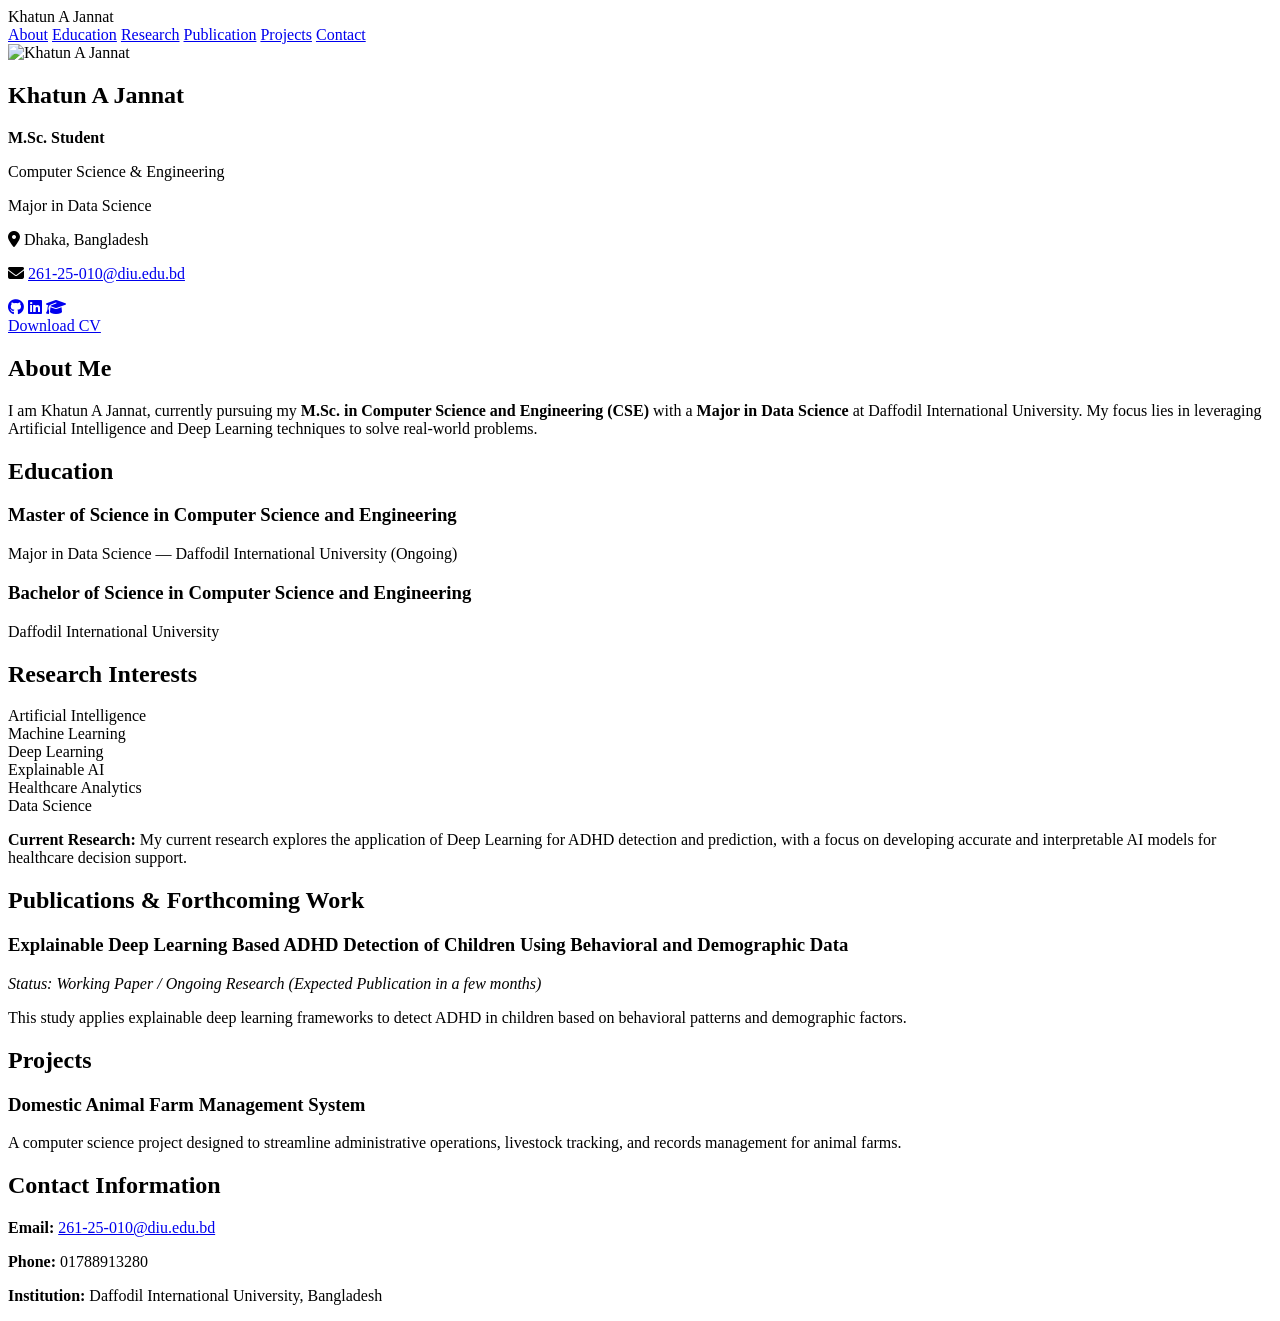
==== public/index.html @ cbab1065 "Initial commit for jannat website" ====
<!DOCTYPE html>
<html lang="en">
<head>
	<meta name="generator" content="Hugo 0.164.0"><script src="/livereload.js?mindelay=10&amp;v=2&amp;port=1313&amp;path=livereload" data-no-instant defer></script>
    <meta charset="UTF-8">
    <meta name="viewport" content="width=device-width, initial-scale=1.0">
    <title>Khatun A Jannat</title>
    
    <link rel="stylesheet" href="https://cdnjs.cloudflare.com/ajax/libs/font-awesome/6.4.0/css/all.min.css">
    <link rel="stylesheet" href="/css/style.css">
</head>
<body>

    
    <header class="navbar">
        <div class="site-title">Khatun A Jannat</div>
        <nav>
            <a href="#about">About</a>
            <a href="#education">Education</a>
            <a href="#research">Research</a>
            <a href="#publications">Publication</a>
            <a href="#projects">Projects</a>
            <a href="#contact">Contact</a>
        </nav>
    </header>

    
    <div class="container">
        
        
        <aside class="sidebar">
            <div class="profile-container">
                <img src="/profile.jpeg" alt="Khatun A Jannat" class="profile-pic">
            </div>
            
            <h1 class="sidebar-name">Khatun A Jannat</h1>
            
            <p class="sidebar-role"><strong>M.Sc. Student</strong></p>
            <p class="sidebar-dept">Computer Science & Engineering</p>
            <p class="sidebar-major">Major in Data Science</p>

            <p class="sidebar-location">
                <i class="fa-solid fa-location-dot"></i> Dhaka, Bangladesh
            </p>

            <p class="sidebar-email">
                <i class="fa-solid fa-envelope"></i> 
                <a href="mailto:261-25-010@diu.edu.bd">261-25-010@diu.edu.bd</a>
            </p>

            <div class="sidebar-socials">
                <a href="https://github.com/khatunajannatcse" target="_blank" title="GitHub"><i class="fa-brands fa-github"></i></a>
                <a href="https://linkedin.com" target="_blank" title="LinkedIn"><i class="fa-brands fa-linkedin"></i></a>
                <a href="#" target="_blank" title="Google Scholar"><i class="fa-solid fa-graduation-cap"></i></a>
            </div>

            
            <a href="/CV.pdf" target="_blank" class="download-cv-btn">Download CV</a>
        </aside>

        
        <main class="content">
            
            <section id="about">
                <h2>About Me</h2>
                <p>
                    I am Khatun A Jannat, currently pursuing my <strong>M.Sc. in Computer Science and Engineering (CSE)</strong> with a <strong>Major in Data Science</strong> at Daffodil International University. 
                    My focus lies in leveraging Artificial Intelligence and Deep Learning techniques to solve real-world problems.
                </p>
            </section>

            <section id="education">
                <h2>Education</h2>
                <div class="item">
                    <h3>Master of Science in Computer Science and Engineering</h3>
                    <p class="institution">Major in Data Science — Daffodil International University (Ongoing)</p>
                </div>
                <div class="item">
                    <h3>Bachelor of Science in Computer Science and Engineering</h3>
                    <p class="institution">Daffodil International University</p>
                </div>
            </section>

            <section id="research">
                <h2>Research Interests</h2>
                
                
                <div class="interest-tags">
                    <div class="tag-box">Artificial Intelligence</div>
                    <div class="tag-box">Machine Learning</div>
                    <div class="tag-box">Deep Learning</div>
                    <div class="tag-box">Explainable AI</div>
                    <div class="tag-box">Healthcare Analytics</div>
                    <div class="tag-box">Data Science</div>
                </div>

                
                <div class="current-research-card">
                    <p><strong>Current Research:</strong> My current research explores the application of Deep Learning for ADHD detection and prediction, with a focus on developing accurate and interpretable AI models for healthcare decision support.</p>
                </div>
            </section>

            <section id="publications">
                <h2>Publications & Forthcoming Work</h2>
                <div class="item">
                    <h3>Explainable Deep Learning Based ADHD Detection of Children Using Behavioral and Demographic Data</h3>
                    <p><em>Status: Working Paper / Ongoing Research (Expected Publication in a few months)</em></p>
                    <p>This study applies explainable deep learning frameworks to detect ADHD in children based on behavioral patterns and demographic factors.</p>
                </div>
            </section>

            <section id="projects">
                <h2>Projects</h2>
                <div class="item">
                    <h3>Domestic Animal Farm Management System</h3>
                    <p>A computer science project designed to streamline administrative operations, livestock tracking, and records management for animal farms.</p>
                </div>
            </section>

            <section id="contact">
                <h2>Contact Information</h2>
                <p><strong>Email:</strong> <a href="mailto:261-25-010@diu.edu.bd">261-25-010@diu.edu.bd</a></p>
                <p><strong>Phone:</strong> 01788913280</p>
                <p><strong>Institution:</strong> Daffodil International University, Bangladesh</p>
            </section>

        </main>
    </div>

</body>
</html>
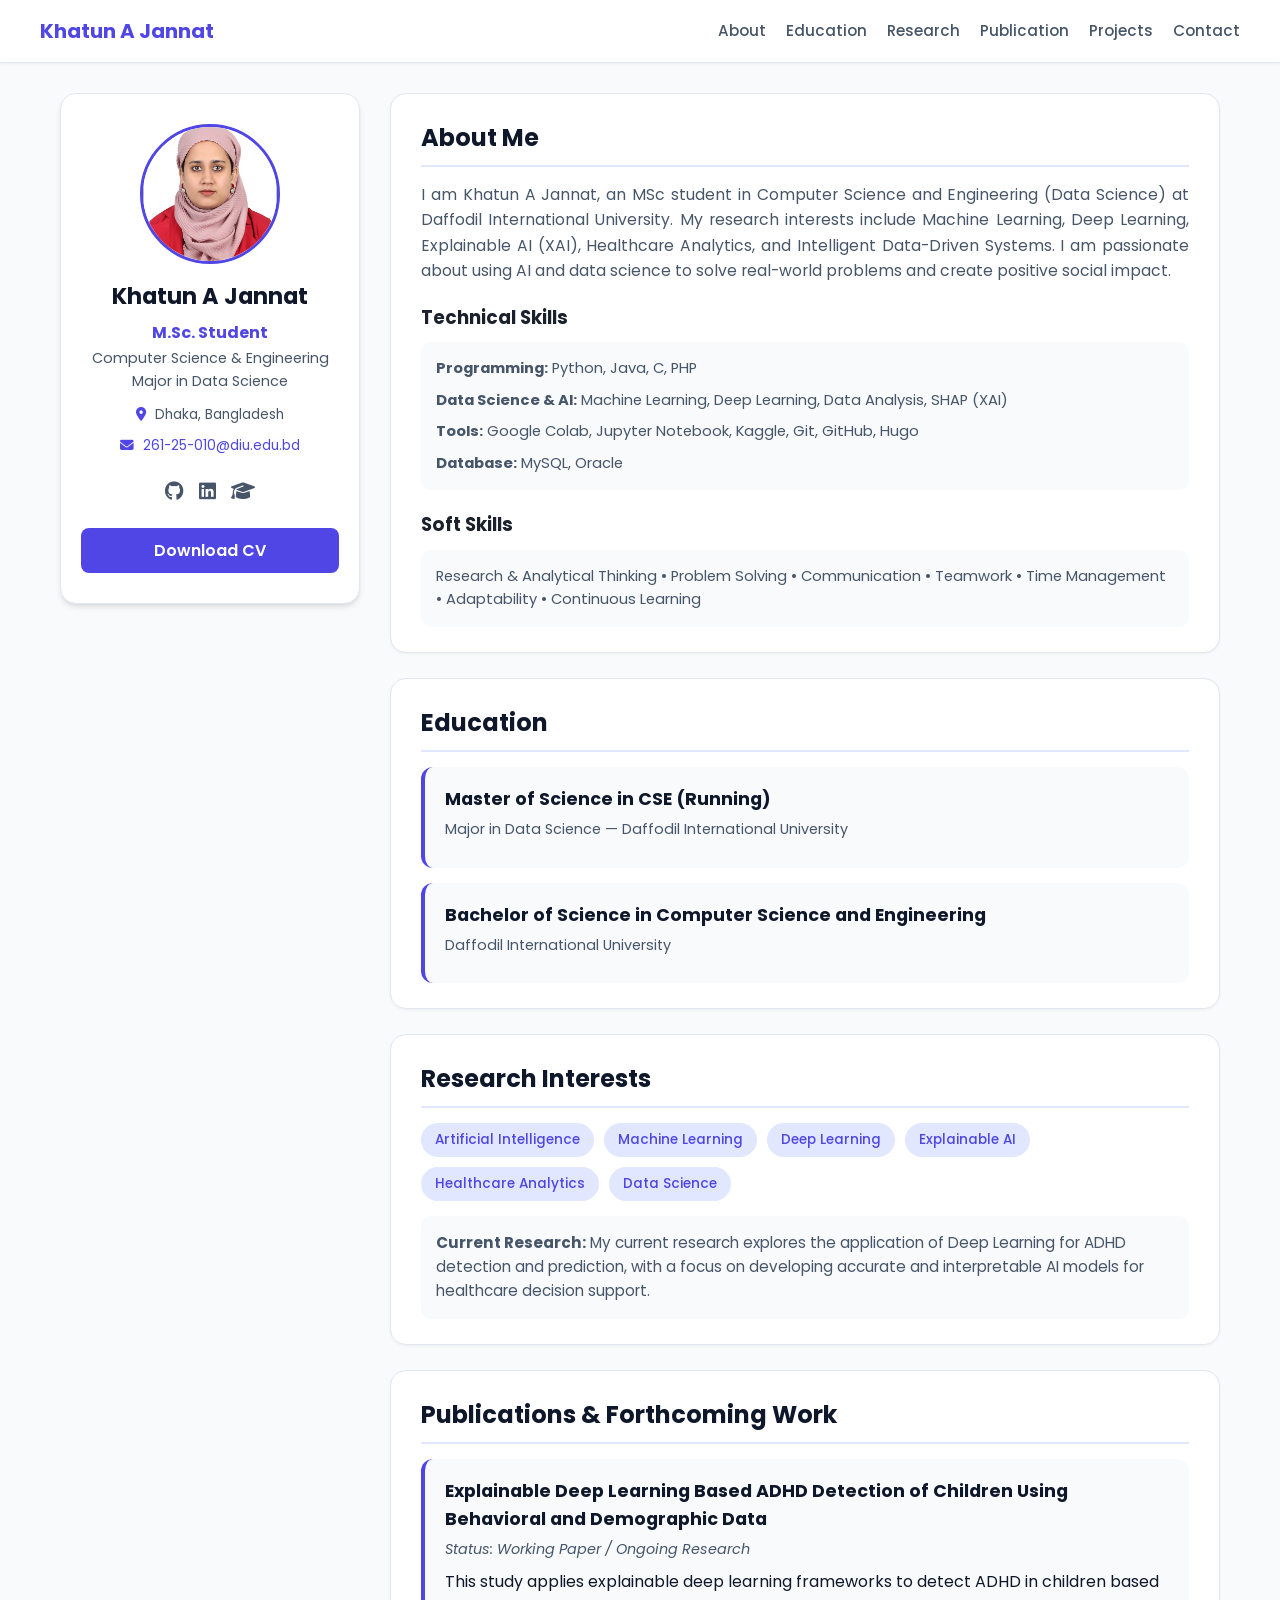
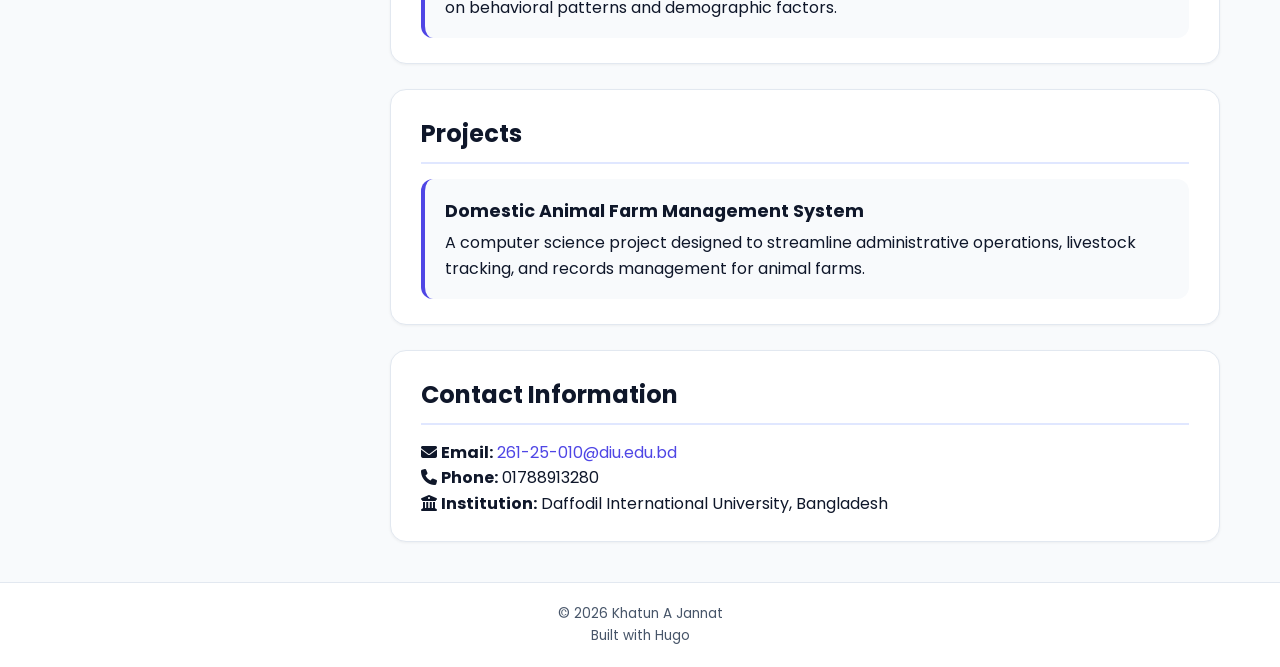
==== commit 1876531d: "Force full style update and re-render" ====
--- a/public/index.html
+++ b/public/index.html
@@ -1,20 +1,23 @@
 <!DOCTYPE html>
 <html lang="en">
 <head>
-	<meta name="generator" content="Hugo 0.164.0"><script src="/livereload.js?mindelay=10&amp;v=2&amp;port=1313&amp;path=livereload" data-no-instant defer></script>
+	<meta name="generator" content="Hugo 0.164.0">
     <meta charset="UTF-8">
     <meta name="viewport" content="width=device-width, initial-scale=1.0">
-    <title>Khatun A Jannat</title>
+    <title>Khatun A Jannat - Academic Portfolio</title>
     
     <link rel="stylesheet" href="https://cdnjs.cloudflare.com/ajax/libs/font-awesome/6.4.0/css/all.min.css">
-    <link rel="stylesheet" href="/css/style.css">
+    
+    <link href="https://fonts.googleapis.com/css2?family=Poppins:wght@400;500;600;700&display=swap" rel="stylesheet">
+    
+    <link rel="stylesheet" href="./css/style.css">
 </head>
 <body>
 
     
     <header class="navbar">
         <div class="site-title">Khatun A Jannat</div>
-        <nav>
+        <nav class="nav-links">
             <a href="#about">About</a>
             <a href="#education">Education</a>
             <a href="#research">Research</a>
@@ -25,12 +28,12 @@
     </header>
 
     
-    <div class="container">
+    <div class="page-wrapper">
         
         
         <aside class="sidebar">
             <div class="profile-container">
-                <img src="/profile.jpeg" alt="Khatun A Jannat" class="profile-pic">
+                <img src="./profile.jpeg" alt="Khatun A Jannat" class="profile-pic">
             </div>
             
             <h1 class="sidebar-name">Khatun A Jannat</h1>
@@ -50,82 +53,103 @@
 
             <div class="sidebar-socials">
                 <a href="https://github.com/khatunajannatcse" target="_blank" title="GitHub"><i class="fa-brands fa-github"></i></a>
-                <a href="https://linkedin.com" target="_blank" title="LinkedIn"><i class="fa-brands fa-linkedin"></i></a>
+                <a href="#" target="_blank" title="LinkedIn"><i class="fa-brands fa-linkedin"></i></a>
                 <a href="#" target="_blank" title="Google Scholar"><i class="fa-solid fa-graduation-cap"></i></a>
             </div>
 
-            
-            <a href="/CV.pdf" target="_blank" class="download-cv-btn">Download CV</a>
+            <a href="./cv.pdf" target="_blank" class="download-cv-btn">Download CV</a>
         </aside>
 
         
         <main class="content">
             
+            
             <section id="about">
                 <h2>About Me</h2>
-                <p>
-                    I am Khatun A Jannat, currently pursuing my <strong>M.Sc. in Computer Science and Engineering (CSE)</strong> with a <strong>Major in Data Science</strong> at Daffodil International University. 
-                    My focus lies in leveraging Artificial Intelligence and Deep Learning techniques to solve real-world problems.
+                <p class="about-text">
+                    I am Khatun A Jannat, an MSc student in Computer Science and Engineering (Data Science) at Daffodil International University. My research interests include Machine Learning, Deep Learning, Explainable AI (XAI), Healthcare Analytics, and Intelligent Data-Driven Systems. I am passionate about using AI and data science to solve real-world problems and create positive social impact.
                 </p>
+                
+                <h3 style="font-size: 1.15rem; color: #1a202c; margin-top: 20px; margin-bottom: 10px;">Technical Skills</h3>
+                <div class="skills-group">
+                    <p><strong>Programming:</strong> Python, Java, C, PHP</p>
+                    <p><strong>Data Science & AI:</strong> Machine Learning, Deep Learning, Data Analysis, SHAP (XAI)</p>
+                    <p><strong>Tools:</strong> Google Colab, Jupyter Notebook, Kaggle, Git, GitHub, Hugo</p>
+                    <p><strong>Database:</strong> MySQL, Oracle</p>
+                </div>
+
+                <h3 style="font-size: 1.15rem; color: #1a202c; margin-top: 20px; margin-bottom: 10px;">Soft Skills</h3>
+                <div class="skills-group">
+                    <p>Research & Analytical Thinking • Problem Solving • Communication • Teamwork • Time Management • Adaptability • Continuous Learning</p>
+                </div>
             </section>
 
+            
             <section id="education">
                 <h2>Education</h2>
-                <div class="item">
-                    <h3>Master of Science in Computer Science and Engineering</h3>
-                    <p class="institution">Major in Data Science — Daffodil International University (Ongoing)</p>
+                <div class="card-item">
+                    <h3>Master of Science in CSE (Running)</h3>
+                    <p class="institution">Major in Data Science — Daffodil International University</p>
                 </div>
-                <div class="item">
+                <div class="card-item">
                     <h3>Bachelor of Science in Computer Science and Engineering</h3>
                     <p class="institution">Daffodil International University</p>
                 </div>
             </section>
 
+            
             <section id="research">
                 <h2>Research Interests</h2>
                 
-                
                 <div class="interest-tags">
-                    <div class="tag-box">Artificial Intelligence</div>
-                    <div class="tag-box">Machine Learning</div>
-                    <div class="tag-box">Deep Learning</div>
-                    <div class="tag-box">Explainable AI</div>
-                    <div class="tag-box">Healthcare Analytics</div>
-                    <div class="tag-box">Data Science</div>
+                    <span class="tag-box">Artificial Intelligence</span>
+                    <span class="tag-box">Machine Learning</span>
+                    <span class="tag-box">Deep Learning</span>
+                    <span class="tag-box">Explainable AI</span>
+                    <span class="tag-box">Healthcare Analytics</span>
+                    <span class="tag-box">Data Science</span>
                 </div>
 
-                
                 <div class="current-research-card">
                     <p><strong>Current Research:</strong> My current research explores the application of Deep Learning for ADHD detection and prediction, with a focus on developing accurate and interpretable AI models for healthcare decision support.</p>
                 </div>
             </section>
 
+            
             <section id="publications">
                 <h2>Publications & Forthcoming Work</h2>
-                <div class="item">
+                <div class="card-item">
                     <h3>Explainable Deep Learning Based ADHD Detection of Children Using Behavioral and Demographic Data</h3>
-                    <p><em>Status: Working Paper / Ongoing Research (Expected Publication in a few months)</em></p>
+                    <p class="status"><em>Status: Working Paper / Ongoing Research</em></p>
                     <p>This study applies explainable deep learning frameworks to detect ADHD in children based on behavioral patterns and demographic factors.</p>
                 </div>
             </section>
 
+            
             <section id="projects">
                 <h2>Projects</h2>
-                <div class="item">
+                <div class="card-item">
                     <h3>Domestic Animal Farm Management System</h3>
                     <p>A computer science project designed to streamline administrative operations, livestock tracking, and records management for animal farms.</p>
                 </div>
             </section>
 
+            
             <section id="contact">
                 <h2>Contact Information</h2>
-                <p><strong>Email:</strong> <a href="mailto:261-25-010@diu.edu.bd">261-25-010@diu.edu.bd</a></p>
-                <p><strong>Phone:</strong> 01788913280</p>
-                <p><strong>Institution:</strong> Daffodil International University, Bangladesh</p>
+                <p><i class="fa-solid fa-envelope"></i> <strong>Email:</strong> <a href="mailto:261-25-010@diu.edu.bd">261-25-010@diu.edu.bd</a></p>
+                <p><i class="fa-solid fa-phone"></i> <strong>Phone:</strong> 01788913280</p>
+                <p><i class="fa-solid fa-building-columns"></i> <strong>Institution:</strong> Daffodil International University, Bangladesh</p>
             </section>
 
         </main>
     </div>
 
+    
+    <footer>
+        <p>© 2026 Khatun A Jannat</p>
+        <p>Built with Hugo</p>
+    </footer>
+
 </body>
 </html>
--- a/public/css/style.css
+++ b/public/css/style.css
@@ -0,0 +1,333 @@
+/* ==========================================
+   GLOBAL VARIABLES & COLOR PALETTE
+   ========================================== */
+:root {
+    --primary-color: #4f46e5;       /* Deep Modern Indigo */
+    --primary-hover: #4338ca;       /* Darker Indigo on hover */
+    --bg-main: #f8fafc;             /* Light Slate Background */
+    --card-bg: #ffffff;             /* Pure White Cards */
+    --text-primary: #0f172a;        /* Deep Dark Text */
+    --text-secondary: #475569;      /* Soft Muted Text */
+    --accent-bg: #e0e7ff;           /* Soft Indigo for Skill Tags */
+    --border-color: #e2e8f0;        /* Light Grey Borders */
+    --shadow-sm: 0 1px 3px rgba(0, 0, 0, 0.05);
+    --shadow-md: 0 4px 6px -1px rgba(0, 0, 0, 0.1), 0 2px 4px -1px rgba(0, 0, 0, 0.06);
+    --shadow-lg: 0 10px 15px -3px rgba(0, 0, 0, 0.1);
+}
+
+/* ==========================================
+   RESET & BASE STYLES
+   ========================================== */
+* {
+    margin: 0;
+    padding: 0;
+    box-sizing: border-box;
+    scroll-behavior: smooth;
+}
+
+body {
+    font-family: 'Poppins', sans-serif;
+    background-color: var(--bg-main);
+    color: var(--text-primary);
+    line-height: 1.6;
+}
+
+a {
+    color: var(--primary-color);
+    text-decoration: none;
+    transition: color 0.2s ease;
+}
+
+a:hover {
+    color: var(--primary-hover);
+}
+
+/* ==========================================
+   NAVIGATION BAR
+   ========================================== */
+.navbar {
+    position: sticky;
+    top: 0;
+    z-index: 1000;
+    background-color: var(--card-bg);
+    display: flex;
+    justify-content: space-between;
+    align-items: center;
+    padding: 15px 40px;
+    border-bottom: 1px solid var(--border-color);
+    box-shadow: var(--shadow-sm);
+}
+
+.site-title {
+    font-size: 1.25rem;
+    font-weight: 700;
+    color: var(--primary-color);
+}
+
+.nav-links {
+    display: flex;
+    gap: 20px;
+}
+
+.nav-links a {
+    color: var(--text-secondary);
+    font-weight: 500;
+    font-size: 0.95rem;
+}
+
+.nav-links a:hover {
+    color: var(--primary-color);
+}
+
+/* ==========================================
+   MAIN PAGE LAYOUT (SIDEBAR + CONTENT)
+   ========================================== */
+.page-wrapper {
+    max-width: 1200px;
+    margin: 30px auto;
+    padding: 0 20px;
+    display: flex;
+    gap: 30px;
+}
+
+/* ==========================================
+   LEFT SIDEBAR
+   ========================================== */
+.sidebar {
+    width: 300px;
+    flex-shrink: 0;
+    background-color: var(--card-bg);
+    padding: 30px 20px;
+    border-radius: 16px;
+    border: 1px solid var(--border-color);
+    box-shadow: var(--shadow-md);
+    text-align: center;
+    align-self: flex-start;
+    position: sticky;
+    top: 90px;
+}
+
+.profile-container {
+    width: 140px;
+    height: 140px;
+    margin: 0 auto 15px;
+    border-radius: 50%;
+    overflow: hidden;
+    border: 3px solid var(--primary-color);
+}
+
+.profile-pic {
+    width: 100%;
+    height: 100%;
+    object-fit: cover;
+}
+
+.sidebar-name {
+    font-size: 1.4rem;
+    font-weight: 700;
+    color: var(--text-primary);
+    margin-bottom: 5px;
+}
+
+.sidebar-role {
+    color: var(--primary-color);
+    font-weight: 600;
+    margin-bottom: 2px;
+}
+
+.sidebar-dept, .sidebar-major {
+    font-size: 0.9rem;
+    color: var(--text-secondary);
+}
+
+.sidebar-location, .sidebar-email {
+    font-size: 0.85rem;
+    color: var(--text-secondary);
+    margin-top: 10px;
+    word-break: break-all;
+}
+
+.sidebar-location i, .sidebar-email i {
+    color: var(--primary-color);
+    margin-right: 5px;
+}
+
+.sidebar-socials {
+    display: flex;
+    justify-content: center;
+    gap: 15px;
+    margin: 20px 0;
+}
+
+.sidebar-socials a {
+    font-size: 1.2rem;
+    color: var(--text-secondary);
+    transition: color 0.2s ease, transform 0.2s ease;
+}
+
+.sidebar-socials a:hover {
+    color: var(--primary-color);
+    transform: translateY(-2px);
+}
+
+.download-cv-btn {
+    display: block;
+    width: 100%;
+    padding: 10px 0;
+    background-color: var(--primary-color);
+    color: #ffffff !important;
+    font-weight: 600;
+    border-radius: 8px;
+    text-align: center;
+    transition: background-color 0.2s ease;
+}
+
+.download-cv-btn:hover {
+    background-color: var(--primary-hover);
+}
+
+/* ==========================================
+   RIGHT MAIN CONTENT
+   ========================================== */
+.content {
+    flex-grow: 1;
+    display: flex;
+    flex-direction: column;
+    gap: 25px;
+}
+
+section {
+    background-color: var(--card-bg);
+    padding: 25px 30px;
+    border-radius: 16px;
+    border: 1px solid var(--border-color);
+    box-shadow: var(--shadow-sm);
+    transition: box-shadow 0.2s ease;
+}
+
+section:hover {
+    box-shadow: var(--shadow-md);
+}
+
+section h2 {
+    font-size: 1.5rem;
+    color: var(--text-primary);
+    margin-bottom: 15px;
+    padding-bottom: 8px;
+    border-bottom: 2px solid var(--accent-bg);
+}
+
+.about-text {
+    color: var(--text-secondary);
+    font-size: 0.98rem;
+    text-align: justify;
+}
+
+/* ==========================================
+   SKILLS & CARDS STYLING
+   ========================================== */
+.skills-group {
+    background-color: var(--bg-main);
+    padding: 15px;
+    border-radius: 10px;
+    font-size: 0.92rem;
+    color: var(--text-secondary);
+}
+
+.skills-group p {
+    margin-bottom: 8px;
+}
+
+.skills-group p:last-child {
+    margin-bottom: 0;
+}
+
+.card-item {
+    background-color: var(--bg-main);
+    padding: 18px 20px;
+    border-radius: 12px;
+    margin-bottom: 15px;
+    border-left: 4px solid var(--primary-color);
+}
+
+.card-item:last-child {
+    margin-bottom: 0;
+}
+
+.card-item h3 {
+    font-size: 1.1rem;
+    color: var(--text-primary);
+    margin-bottom: 5px;
+}
+
+.card-item .institution, .card-item .status {
+    font-size: 0.9rem;
+    color: var(--text-secondary);
+    margin-bottom: 8px;
+}
+
+/* ==========================================
+   TAGS & RESEARCH CARDS
+   ========================================== */
+.interest-tags {
+    display: flex;
+    flex-wrap: wrap;
+    gap: 10px;
+    margin-bottom: 15px;
+}
+
+.tag-box {
+    background-color: var(--accent-bg);
+    color: var(--primary-color);
+    font-weight: 500;
+    font-size: 0.85rem;
+    padding: 6px 14px;
+    border-radius: 20px;
+}
+
+.current-research-card {
+    background-color: var(--bg-main);
+    padding: 15px;
+    border-radius: 10px;
+    font-size: 0.95rem;
+    color: var(--text-secondary);
+}
+
+/* ==========================================
+   FOOTER
+   ========================================== */
+footer {
+    text-align: center;
+    padding: 20px;
+    color: var(--text-secondary);
+    font-size: 0.85rem;
+    border-top: 1px solid var(--border-color);
+    margin-top: 40px;
+    background-color: var(--card-bg);
+}
+
+/* ==========================================
+   RESPONSIVE DESIGN (MOBILE ADAPTATION)
+   ========================================== */
+@media (max-width: 850px) {
+    .navbar {
+        flex-direction: column;
+        gap: 10px;
+        padding: 15px 20px;
+    }
+
+    .nav-links {
+        flex-wrap: wrap;
+        justify-content: center;
+        gap: 12px;
+    }
+
+    .page-wrapper {
+        flex-direction: column;
+    }
+
+    .sidebar {
+        width: 100%;
+        position: static;
+    }
+}
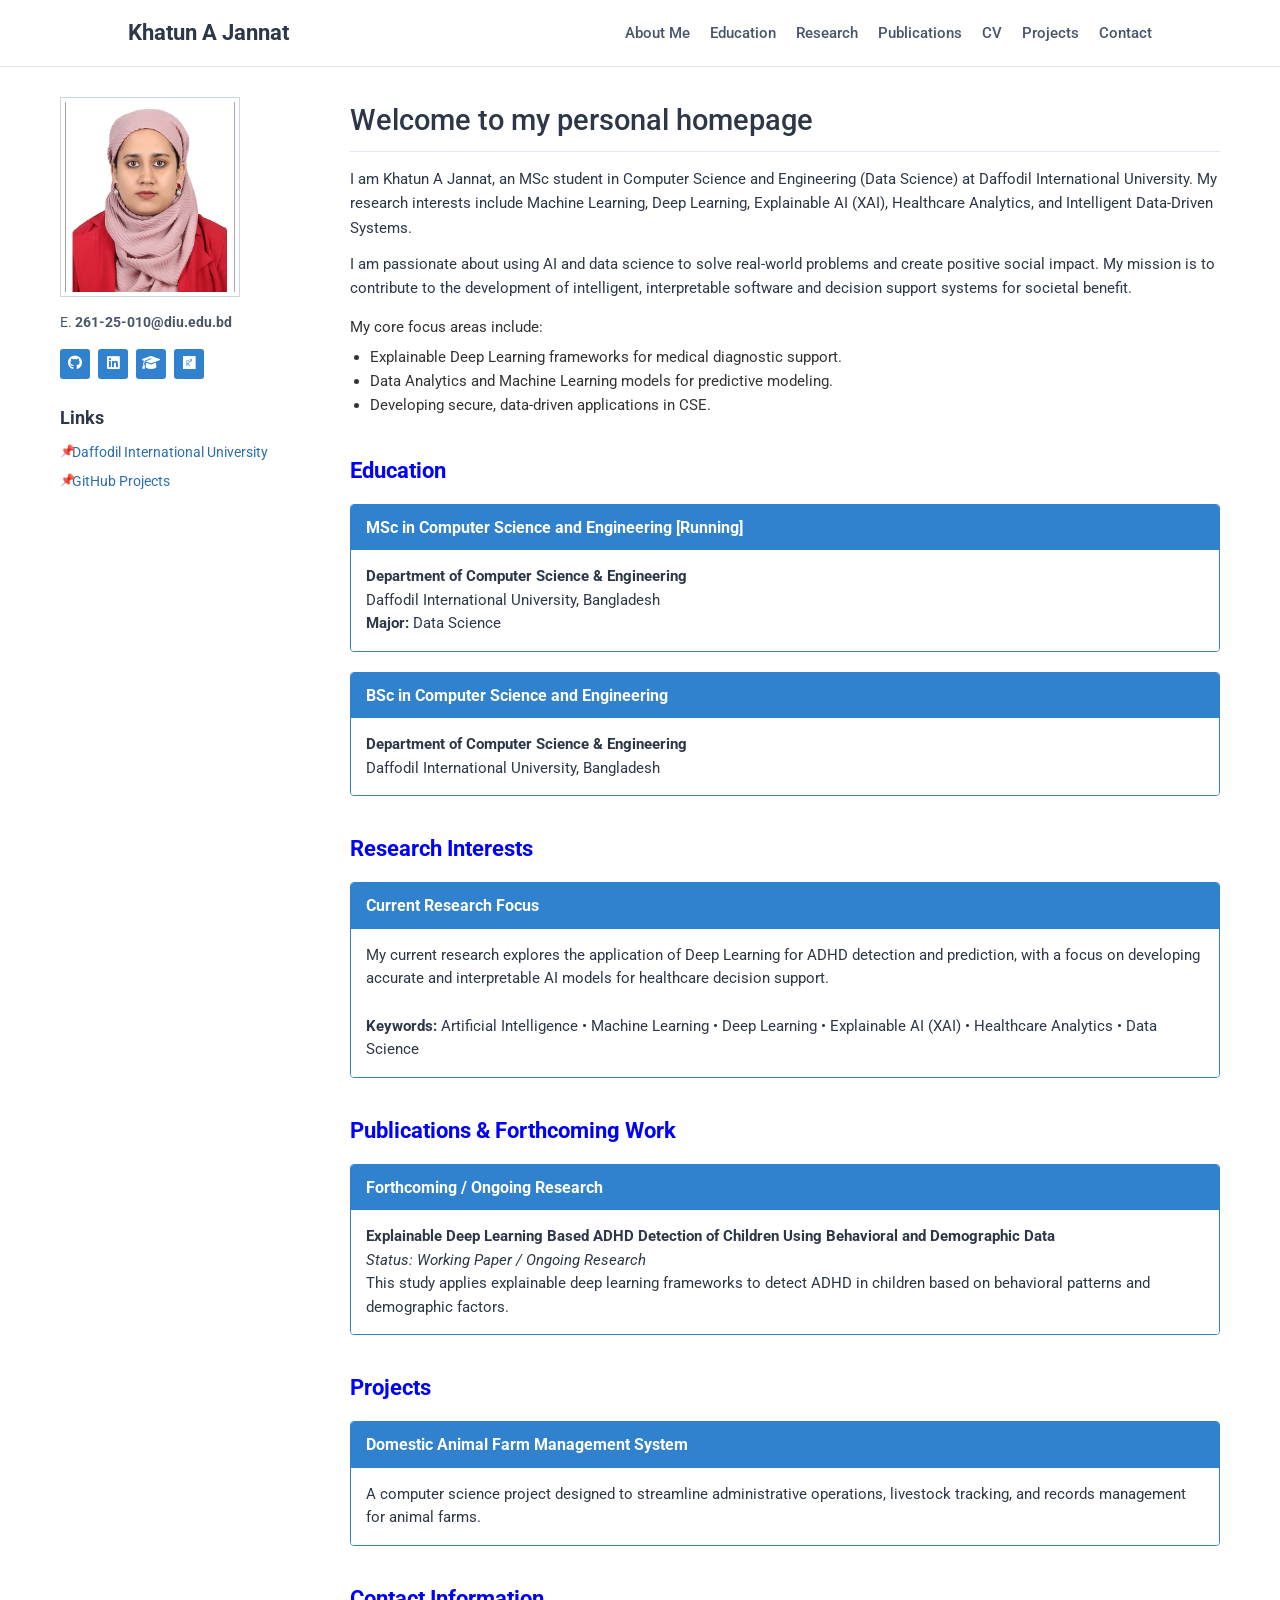
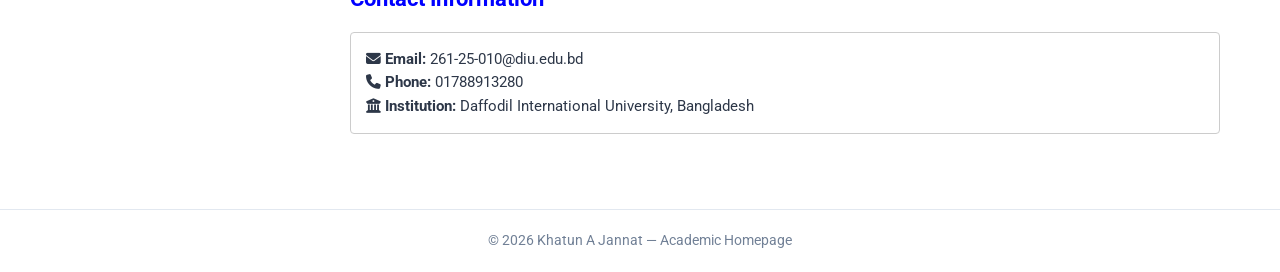
==== commit 1f1926ac: "Force complete site rebuild with academic layout" ====
--- a/public/index.html
+++ b/public/index.html
@@ -8,7 +8,7 @@
     
     <link rel="stylesheet" href="https://cdnjs.cloudflare.com/ajax/libs/font-awesome/6.4.0/css/all.min.css">
     
-    <link href="https://fonts.googleapis.com/css2?family=Poppins:wght@400;500;600;700&display=swap" rel="stylesheet">
+    <link href="https://fonts.googleapis.com/css2?family=Roboto:wght@400;500;700&display=swap" rel="stylesheet">
     
     <link rel="stylesheet" href="./css/style.css">
 </head>
@@ -18,10 +18,11 @@
     <header class="navbar">
         <div class="site-title">Khatun A Jannat</div>
         <nav class="nav-links">
-            <a href="#about">About</a>
+            <a href="#about">About Me</a>
             <a href="#education">Education</a>
             <a href="#research">Research</a>
-            <a href="#publications">Publication</a>
+            <a href="#publications">Publications</a>
+            <a href="./cv.pdf" target="_blank">CV</a>
             <a href="#projects">Projects</a>
             <a href="#contact">Contact</a>
         </nav>
@@ -35,111 +36,130 @@
             <div class="profile-container">
                 <img src="./profile.jpeg" alt="Khatun A Jannat" class="profile-pic">
             </div>
-            
-            <h1 class="sidebar-name">Khatun A Jannat</h1>
-            
-            <p class="sidebar-role"><strong>M.Sc. Student</strong></p>
-            <p class="sidebar-dept">Computer Science & Engineering</p>
-            <p class="sidebar-major">Major in Data Science</p>
-
-            <p class="sidebar-location">
-                <i class="fa-solid fa-location-dot"></i> Dhaka, Bangladesh
-            </p>
 
             <p class="sidebar-email">
-                <i class="fa-solid fa-envelope"></i> 
-                <a href="mailto:261-25-010@diu.edu.bd">261-25-010@diu.edu.bd</a>
+                E. <strong>261-25-010@diu.edu.bd</strong>
             </p>
 
             <div class="sidebar-socials">
                 <a href="https://github.com/khatunajannatcse" target="_blank" title="GitHub"><i class="fa-brands fa-github"></i></a>
                 <a href="#" target="_blank" title="LinkedIn"><i class="fa-brands fa-linkedin"></i></a>
                 <a href="#" target="_blank" title="Google Scholar"><i class="fa-solid fa-graduation-cap"></i></a>
+                <a href="#" target="_blank" title="ResearchGate"><i class="fa-brands fa-researchgate"></i></a>
             </div>
 
-            <a href="./cv.pdf" target="_blank" class="download-cv-btn">Download CV</a>
+            <div class="sidebar-links-box">
+                <h4>Links</h4>
+                <ul>
+                    <li><a href="https://daffodilvarsity.edu.bd" target="_blank">Daffodil International University</a></li>
+                    <li><a href="https://github.com/khatunajannatcse" target="_blank">GitHub Projects</a></li>
+                </ul>
+            </div>
         </aside>
 
         
         <main class="content">
             
             
-            <section id="about">
-                <h2>About Me</h2>
+            <section id="about" class="main-section">
+                <h1 class="welcome-heading">Welcome to my personal homepage</h1>
                 <p class="about-text">
-                    I am Khatun A Jannat, an MSc student in Computer Science and Engineering (Data Science) at Daffodil International University. My research interests include Machine Learning, Deep Learning, Explainable AI (XAI), Healthcare Analytics, and Intelligent Data-Driven Systems. I am passionate about using AI and data science to solve real-world problems and create positive social impact.
+                    I am Khatun A Jannat, an MSc student in Computer Science and Engineering (Data Science) at Daffodil International University. My research interests include Machine Learning, Deep Learning, Explainable AI (XAI), Healthcare Analytics, and Intelligent Data-Driven Systems.
+                </p>
+                <p class="about-text">
+                    I am passionate about using AI and data science to solve real-world problems and create positive social impact. My mission is to contribute to the development of intelligent, interpretable software and decision support systems for societal benefit.
                 </p>
                 
-                <h3 style="font-size: 1.15rem; color: #1a202c; margin-top: 20px; margin-bottom: 10px;">Technical Skills</h3>
-                <div class="skills-group">
-                    <p><strong>Programming:</strong> Python, Java, C, PHP</p>
-                    <p><strong>Data Science & AI:</strong> Machine Learning, Deep Learning, Data Analysis, SHAP (XAI)</p>
-                    <p><strong>Tools:</strong> Google Colab, Jupyter Notebook, Kaggle, Git, GitHub, Hugo</p>
-                    <p><strong>Database:</strong> MySQL, Oracle</p>
-                </div>
-
-                <h3 style="font-size: 1.15rem; color: #1a202c; margin-top: 20px; margin-bottom: 10px;">Soft Skills</h3>
-                <div class="skills-group">
-                    <p>Research & Analytical Thinking • Problem Solving • Communication • Teamwork • Time Management • Adaptability • Continuous Learning</p>
+                <div class="academic-list-box">
+                    <p>My core focus areas include:</p>
+                    <ul>
+                        <li>Explainable Deep Learning frameworks for medical diagnostic support.</li>
+                        <li>Data Analytics and Machine Learning models for predictive modeling.</li>
+                        <li>Developing secure, data-driven applications in CSE.</li>
+                    </ul>
                 </div>
             </section>
 
             
-            <section id="education">
-                <h2>Education</h2>
-                <div class="card-item">
-                    <h3>Master of Science in CSE (Running)</h3>
-                    <p class="institution">Major in Data Science — Daffodil International University</p>
+            <section id="education" class="main-section">
+                <h2 class="section-title">Education</h2>
+                
+                <div class="academic-card">
+                    <div class="academic-card-header">
+                        MSc in Computer Science and Engineering [Running]
+                    </div>
+                    <div class="academic-card-body">
+                        <p><strong>Department of Computer Science & Engineering</strong></p>
+                        <p>Daffodil International University, Bangladesh</p>
+                        <p><strong>Major:</strong> Data Science</p>
+                    </div>
                 </div>
-                <div class="card-item">
-                    <h3>Bachelor of Science in Computer Science and Engineering</h3>
-                    <p class="institution">Daffodil International University</p>
+
+                <div class="academic-card">
+                    <div class="academic-card-header">
+                        BSc in Computer Science and Engineering
+                    </div>
+                    <div class="academic-card-body">
+                        <p><strong>Department of Computer Science & Engineering</strong></p>
+                        <p>Daffodil International University, Bangladesh</p>
+                    </div>
                 </div>
             </section>
 
             
-            <section id="research">
-                <h2>Research Interests</h2>
+            <section id="research" class="main-section">
+                <h2 class="section-title">Research Interests</h2>
                 
-                <div class="interest-tags">
-                    <span class="tag-box">Artificial Intelligence</span>
-                    <span class="tag-box">Machine Learning</span>
-                    <span class="tag-box">Deep Learning</span>
-                    <span class="tag-box">Explainable AI</span>
-                    <span class="tag-box">Healthcare Analytics</span>
-                    <span class="tag-box">Data Science</span>
-                </div>
-
-                <div class="current-research-card">
-                    <p><strong>Current Research:</strong> My current research explores the application of Deep Learning for ADHD detection and prediction, with a focus on developing accurate and interpretable AI models for healthcare decision support.</p>
+                <div class="academic-card">
+                    <div class="academic-card-header">
+                        Current Research Focus
+                    </div>
+                    <div class="academic-card-body">
+                        <p>My current research explores the application of Deep Learning for ADHD detection and prediction, with a focus on developing accurate and interpretable AI models for healthcare decision support.</p>
+                        <br>
+                        <p><strong>Keywords:</strong> Artificial Intelligence • Machine Learning • Deep Learning • Explainable AI (XAI) • Healthcare Analytics • Data Science</p>
+                    </div>
                 </div>
             </section>
 
             
-            <section id="publications">
-                <h2>Publications & Forthcoming Work</h2>
-                <div class="card-item">
-                    <h3>Explainable Deep Learning Based ADHD Detection of Children Using Behavioral and Demographic Data</h3>
-                    <p class="status"><em>Status: Working Paper / Ongoing Research</em></p>
-                    <p>This study applies explainable deep learning frameworks to detect ADHD in children based on behavioral patterns and demographic factors.</p>
+            <section id="publications" class="main-section">
+                <h2 class="section-title">Publications & Forthcoming Work</h2>
+                
+                <div class="academic-card">
+                    <div class="academic-card-header">
+                        Forthcoming / Ongoing Research
+                    </div>
+                    <div class="academic-card-body">
+                        <p><strong>Explainable Deep Learning Based ADHD Detection of Children Using Behavioral and Demographic Data</strong></p>
+                        <p><em>Status: Working Paper / Ongoing Research</em></p>
+                        <p>This study applies explainable deep learning frameworks to detect ADHD in children based on behavioral patterns and demographic factors.</p>
+                    </div>
                 </div>
             </section>
 
             
-            <section id="projects">
-                <h2>Projects</h2>
-                <div class="card-item">
-                    <h3>Domestic Animal Farm Management System</h3>
-                    <p>A computer science project designed to streamline administrative operations, livestock tracking, and records management for animal farms.</p>
+            <section id="projects" class="main-section">
+                <h2 class="section-title">Projects</h2>
+                
+                <div class="academic-card">
+                    <div class="academic-card-header">
+                        Domestic Animal Farm Management System
+                    </div>
+                    <div class="academic-card-body">
+                        <p>A computer science project designed to streamline administrative operations, livestock tracking, and records management for animal farms.</p>
+                    </div>
                 </div>
             </section>
 
             
-            <section id="contact">
-                <h2>Contact Information</h2>
-                <p><i class="fa-solid fa-envelope"></i> <strong>Email:</strong> <a href="mailto:261-25-010@diu.edu.bd">261-25-010@diu.edu.bd</a></p>
-                <p><i class="fa-solid fa-phone"></i> <strong>Phone:</strong> 01788913280</p>
-                <p><i class="fa-solid fa-building-columns"></i> <strong>Institution:</strong> Daffodil International University, Bangladesh</p>
+            <section id="contact" class="main-section">
+                <h2 class="section-title">Contact Information</h2>
+                <div class="academic-card-body" style="border: 1px solid #ccc; border-radius: 4px; padding: 15px;">
+                    <p><i class="fa-solid fa-envelope"></i> <strong>Email:</strong> 261-25-010@diu.edu.bd</p>
+                    <p><i class="fa-solid fa-phone"></i> <strong>Phone:</strong> 01788913280</p>
+                    <p><i class="fa-solid fa-building-columns"></i> <strong>Institution:</strong> Daffodil International University, Bangladesh</p>
+                </div>
             </section>
 
         </main>
@@ -147,8 +167,7 @@
 
     
     <footer>
-        <p>© 2026 Khatun A Jannat</p>
-        <p>Built with Hugo</p>
+        <p>© 2026 Khatun A Jannat — Academic Homepage</p>
     </footer>
 
 </body>
--- a/public/css/style.css
+++ b/public/css/style.css
@@ -1,67 +1,40 @@
-/* ==========================================
-   GLOBAL VARIABLES & COLOR PALETTE
-   ========================================== */
-:root {
-    --primary-color: #4f46e5;       /* Deep Modern Indigo */
-    --primary-hover: #4338ca;       /* Darker Indigo on hover */
-    --bg-main: #f8fafc;             /* Light Slate Background */
-    --card-bg: #ffffff;             /* Pure White Cards */
-    --text-primary: #0f172a;        /* Deep Dark Text */
-    --text-secondary: #475569;      /* Soft Muted Text */
-    --accent-bg: #e0e7ff;           /* Soft Indigo for Skill Tags */
-    --border-color: #e2e8f0;        /* Light Grey Borders */
-    --shadow-sm: 0 1px 3px rgba(0, 0, 0, 0.05);
-    --shadow-md: 0 4px 6px -1px rgba(0, 0, 0, 0.1), 0 2px 4px -1px rgba(0, 0, 0, 0.06);
-    --shadow-lg: 0 10px 15px -3px rgba(0, 0, 0, 0.1);
-}
-
-/* ==========================================
-   RESET & BASE STYLES
-   ========================================== */
+/* GLOBAL RESETS & STYLES */
 * {
     margin: 0;
     padding: 0;
     box-sizing: border-box;
-    scroll-behavior: smooth;
+    font-family: 'Roboto', Arial, sans-serif;
 }
 
 body {
-    font-family: 'Poppins', sans-serif;
-    background-color: var(--bg-main);
-    color: var(--text-primary);
+    background-color: #ffffff;
+    color: #333333;
     line-height: 1.6;
 }
 
 a {
-    color: var(--primary-color);
+    color: #2b6cb0;
     text-decoration: none;
-    transition: color 0.2s ease;
 }
 
 a:hover {
-    color: var(--primary-hover);
-}
-
-/* ==========================================
-   NAVIGATION BAR
-   ========================================== */
+    text-decoration: underline;
+}
+
+/* TOP NAVBAR */
 .navbar {
-    position: sticky;
-    top: 0;
-    z-index: 1000;
-    background-color: var(--card-bg);
     display: flex;
     justify-content: space-between;
     align-items: center;
-    padding: 15px 40px;
-    border-bottom: 1px solid var(--border-color);
-    box-shadow: var(--shadow-sm);
+    padding: 15px 10%;
+    background-color: #ffffff;
+    border-bottom: 1px solid #e2e8f0;
 }
 
 .site-title {
-    font-size: 1.25rem;
+    font-size: 1.4rem;
     font-weight: 700;
-    color: var(--primary-color);
+    color: #2d3748;
 }
 
 .nav-links {
@@ -70,50 +43,37 @@
 }
 
 .nav-links a {
-    color: var(--text-secondary);
+    color: #4a5568;
+    font-size: 0.95rem;
     font-weight: 500;
-    font-size: 0.95rem;
 }
 
 .nav-links a:hover {
-    color: var(--primary-color);
-}
-
-/* ==========================================
-   MAIN PAGE LAYOUT (SIDEBAR + CONTENT)
-   ========================================== */
+    color: #2b6cb0;
+}
+
+/* LAYOUT STRUCTURE */
 .page-wrapper {
+    display: flex;
     max-width: 1200px;
     margin: 30px auto;
     padding: 0 20px;
-    display: flex;
-    gap: 30px;
-}
-
-/* ==========================================
-   LEFT SIDEBAR
-   ========================================== */
+    gap: 40px;
+}
+
+/* SIDEBAR */
 .sidebar {
-    width: 300px;
+    width: 250px;
     flex-shrink: 0;
-    background-color: var(--card-bg);
-    padding: 30px 20px;
-    border-radius: 16px;
-    border: 1px solid var(--border-color);
-    box-shadow: var(--shadow-md);
-    text-align: center;
-    align-self: flex-start;
-    position: sticky;
-    top: 90px;
 }
 
 .profile-container {
-    width: 140px;
-    height: 140px;
-    margin: 0 auto 15px;
-    border-radius: 50%;
-    overflow: hidden;
-    border: 3px solid var(--primary-color);
+    width: 180px;
+    height: 200px;
+    border: 1px solid #cbd5e0;
+    padding: 4px;
+    background-color: #fff;
+    margin-bottom: 15px;
 }
 
 .profile-pic {
@@ -122,212 +82,135 @@
     object-fit: cover;
 }
 
-.sidebar-name {
-    font-size: 1.4rem;
-    font-weight: 700;
-    color: var(--text-primary);
-    margin-bottom: 5px;
-}
-
-.sidebar-role {
-    color: var(--primary-color);
-    font-weight: 600;
-    margin-bottom: 2px;
-}
-
-.sidebar-dept, .sidebar-major {
+.sidebar-email {
+    font-size: 0.85rem;
+    color: #4a5568;
+    margin-bottom: 15px;
+}
+
+.sidebar-socials {
+    display: flex;
+    gap: 8px;
+    margin-bottom: 25px;
+}
+
+.sidebar-socials a {
+    display: inline-flex;
+    align-items: center;
+    justify-content: center;
+    width: 30px;
+    height: 30px;
+    background-color: #3182ce;
+    color: #ffffff !important;
+    border-radius: 3px;
     font-size: 0.9rem;
-    color: var(--text-secondary);
-}
-
-.sidebar-location, .sidebar-email {
+}
+
+.sidebar-links-box h4 {
+    font-size: 1.1rem;
+    color: #2d3748;
+    margin-bottom: 10px;
+}
+
+.sidebar-links-box ul {
+    list-style-type: none;
+}
+
+.sidebar-links-box li {
     font-size: 0.85rem;
-    color: var(--text-secondary);
-    margin-top: 10px;
-    word-break: break-all;
-}
-
-.sidebar-location i, .sidebar-email i {
-    color: var(--primary-color);
-    margin-right: 5px;
-}
-
-.sidebar-socials {
-    display: flex;
-    justify-content: center;
-    gap: 15px;
-    margin: 20px 0;
-}
-
-.sidebar-socials a {
-    font-size: 1.2rem;
-    color: var(--text-secondary);
-    transition: color 0.2s ease, transform 0.2s ease;
-}
-
-.sidebar-socials a:hover {
-    color: var(--primary-color);
-    transform: translateY(-2px);
-}
-
-.download-cv-btn {
-    display: block;
-    width: 100%;
-    padding: 10px 0;
-    background-color: var(--primary-color);
-    color: #ffffff !important;
-    font-weight: 600;
-    border-radius: 8px;
-    text-align: center;
-    transition: background-color 0.2s ease;
-}
-
-.download-cv-btn:hover {
-    background-color: var(--primary-hover);
-}
-
-/* ==========================================
-   RIGHT MAIN CONTENT
-   ========================================== */
+    margin-bottom: 8px;
+    padding-left: 12px;
+    position: relative;
+}
+
+.sidebar-links-box li::before {
+    content: "📌";
+    position: absolute;
+    left: 0;
+    font-size: 0.75rem;
+}
+
+/* MAIN CONTENT AREA */
 .content {
     flex-grow: 1;
-    display: flex;
-    flex-direction: column;
-    gap: 25px;
-}
-
-section {
-    background-color: var(--card-bg);
-    padding: 25px 30px;
-    border-radius: 16px;
-    border: 1px solid var(--border-color);
-    box-shadow: var(--shadow-sm);
-    transition: box-shadow 0.2s ease;
-}
-
-section:hover {
-    box-shadow: var(--shadow-md);
-}
-
-section h2 {
-    font-size: 1.5rem;
-    color: var(--text-primary);
-    margin-bottom: 15px;
+}
+
+.main-section {
+    margin-bottom: 35px;
+}
+
+.welcome-heading {
+    font-size: 1.8rem;
+    color: #2d3748;
+    font-weight: 500;
+    margin-bottom: 15px;
+    border-bottom: 1px solid #e2e8f0;
     padding-bottom: 8px;
-    border-bottom: 2px solid var(--accent-bg);
+}
+
+.section-title {
+    font-size: 1.4rem;
+    color: #0000ff; /* Blue title matching 2nd picture */
+    font-weight: bold;
+    margin-bottom: 15px;
 }
 
 .about-text {
-    color: var(--text-secondary);
-    font-size: 0.98rem;
-    text-align: justify;
-}
-
-/* ==========================================
-   SKILLS & CARDS STYLING
-   ========================================== */
-.skills-group {
-    background-color: var(--bg-main);
+    font-size: 0.95rem;
+    color: #2d3748;
+    margin-bottom: 12px;
+}
+
+.academic-list-box {
+    margin-top: 15px;
+    font-size: 0.95rem;
+}
+
+.academic-list-box ul {
+    margin-left: 20px;
+    margin-top: 5px;
+}
+
+/* BLUE ACADEMIC CARD BOXES (MATCHING IMAGE 2) */
+.academic-card {
+    border: 1px solid #3182ce;
+    border-radius: 4px;
+    margin-bottom: 20px;
+    overflow: hidden;
+}
+
+.academic-card-header {
+    background-color: #3182ce; /* Academic Blue Box Header */
+    color: #ffffff;
+    font-weight: bold;
+    padding: 10px 15px;
+    font-size: 1rem;
+}
+
+.academic-card-body {
     padding: 15px;
-    border-radius: 10px;
+    background-color: #ffffff;
     font-size: 0.92rem;
-    color: var(--text-secondary);
-}
-
-.skills-group p {
-    margin-bottom: 8px;
-}
-
-.skills-group p:last-child {
-    margin-bottom: 0;
-}
-
-.card-item {
-    background-color: var(--bg-main);
-    padding: 18px 20px;
-    border-radius: 12px;
-    margin-bottom: 15px;
-    border-left: 4px solid var(--primary-color);
-}
-
-.card-item:last-child {
-    margin-bottom: 0;
-}
-
-.card-item h3 {
-    font-size: 1.1rem;
-    color: var(--text-primary);
-    margin-bottom: 5px;
-}
-
-.card-item .institution, .card-item .status {
-    font-size: 0.9rem;
-    color: var(--text-secondary);
-    margin-bottom: 8px;
-}
-
-/* ==========================================
-   TAGS & RESEARCH CARDS
-   ========================================== */
-.interest-tags {
-    display: flex;
-    flex-wrap: wrap;
-    gap: 10px;
-    margin-bottom: 15px;
-}
-
-.tag-box {
-    background-color: var(--accent-bg);
-    color: var(--primary-color);
-    font-weight: 500;
-    font-size: 0.85rem;
-    padding: 6px 14px;
-    border-radius: 20px;
-}
-
-.current-research-card {
-    background-color: var(--bg-main);
-    padding: 15px;
-    border-radius: 10px;
-    font-size: 0.95rem;
-    color: var(--text-secondary);
-}
-
-/* ==========================================
-   FOOTER
-   ========================================== */
+    color: #2d3748;
+}
+
+/* FOOTER */
 footer {
     text-align: center;
     padding: 20px;
-    color: var(--text-secondary);
+    border-top: 1px solid #e2e8f0;
     font-size: 0.85rem;
-    border-top: 1px solid var(--border-color);
+    color: #718096;
     margin-top: 40px;
-    background-color: var(--card-bg);
-}
-
-/* ==========================================
-   RESPONSIVE DESIGN (MOBILE ADAPTATION)
-   ========================================== */
-@media (max-width: 850px) {
+}
+
+/* MOBILE RESPONSIVE */
+@media (max-width: 768px) {
+    .page-wrapper {
+        flex-direction: column;
+    }
     .navbar {
         flex-direction: column;
         gap: 10px;
-        padding: 15px 20px;
-    }
-
-    .nav-links {
-        flex-wrap: wrap;
-        justify-content: center;
-        gap: 12px;
-    }
-
-    .page-wrapper {
-        flex-direction: column;
-    }
-
-    .sidebar {
-        width: 100%;
-        position: static;
     }
 }
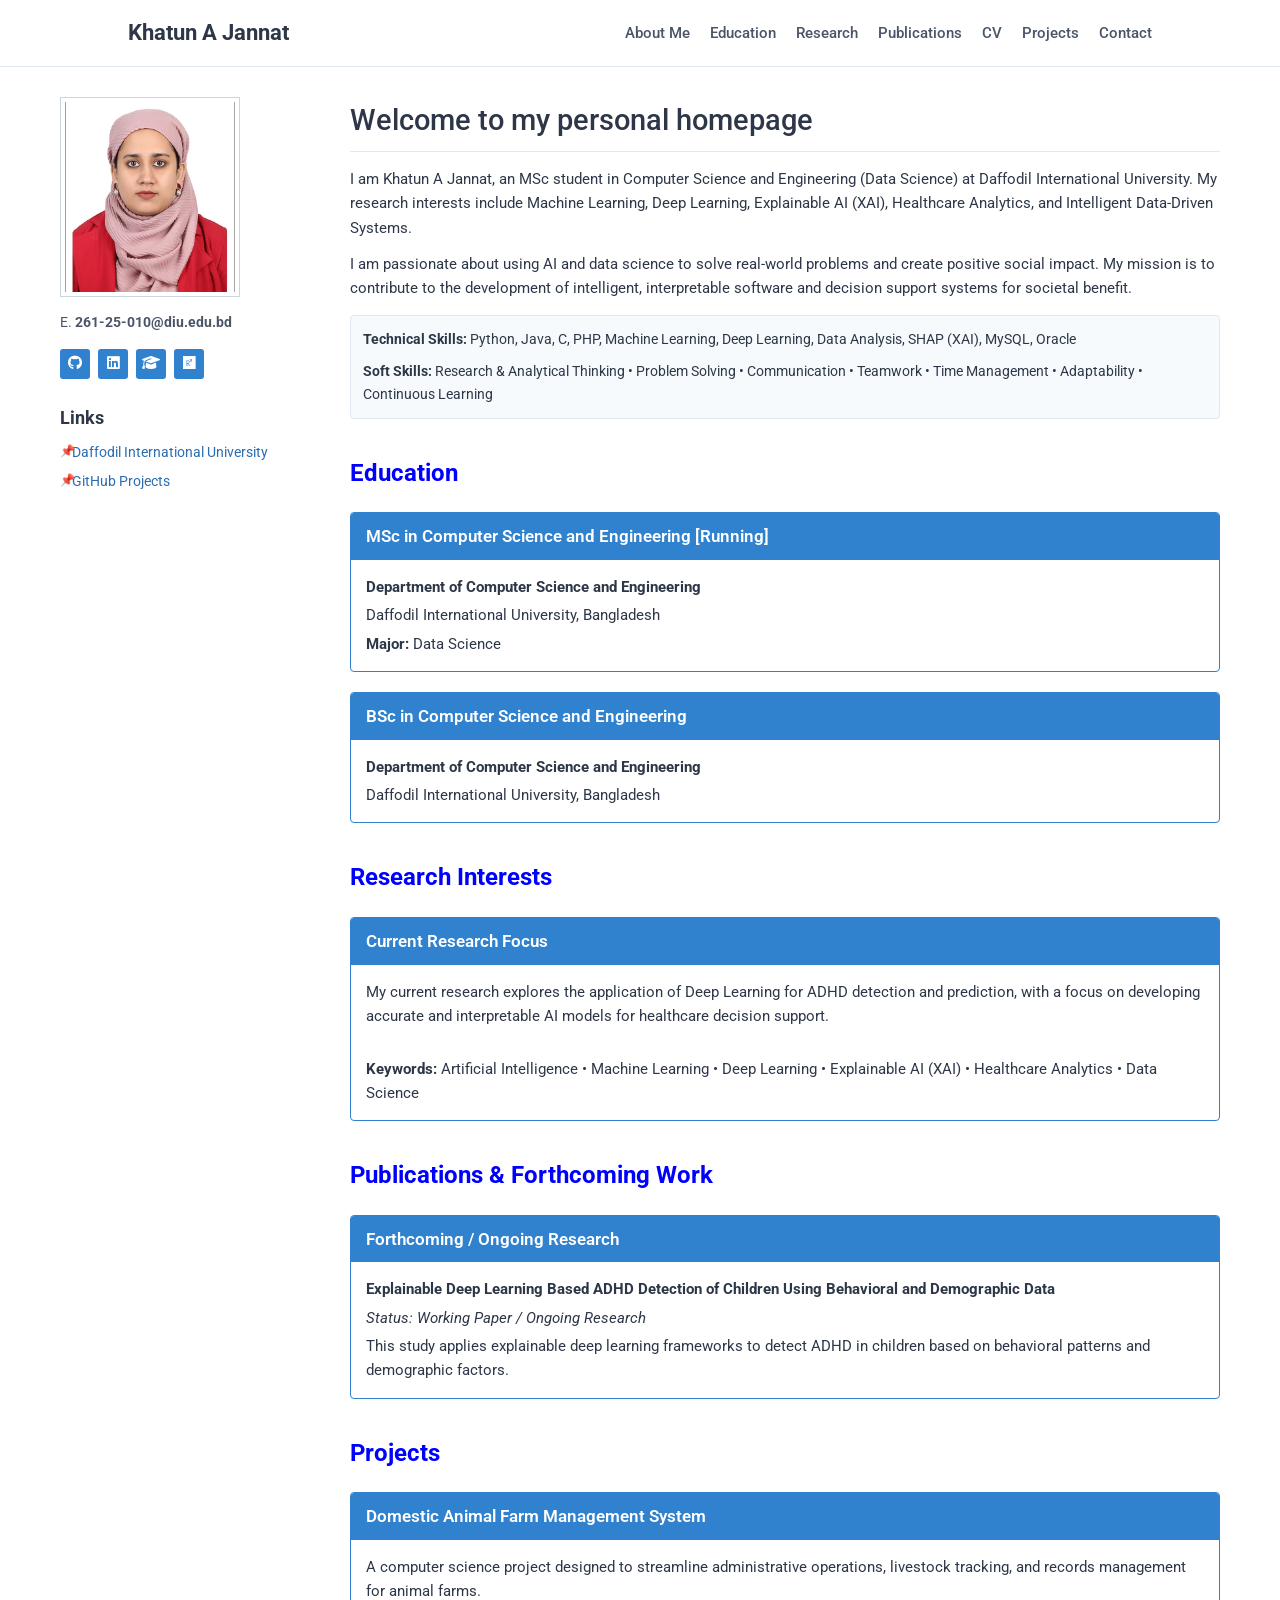
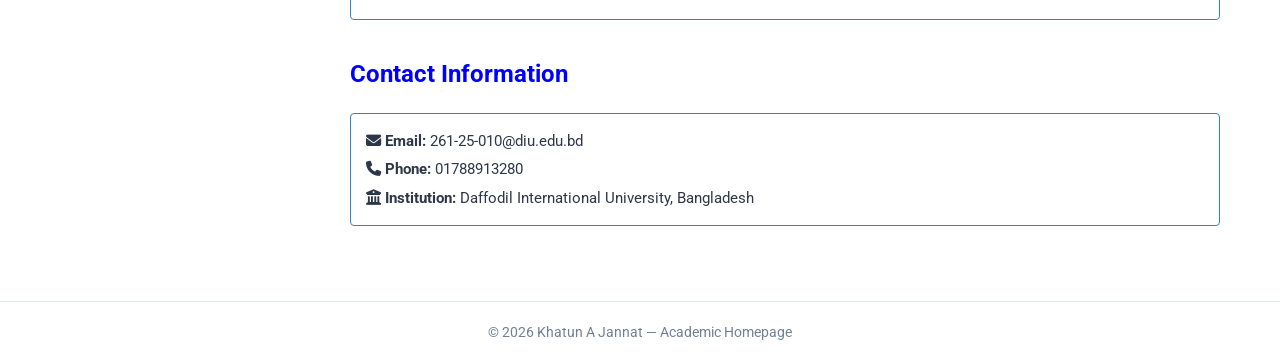
==== commit 50b4a7dd: "Add full CSS stylesheet with blue banner cards" ====
--- a/public/index.html
+++ b/public/index.html
@@ -4,13 +4,240 @@
 	<meta name="generator" content="Hugo 0.164.0">
     <meta charset="UTF-8">
     <meta name="viewport" content="width=device-width, initial-scale=1.0">
-    <title>Khatun A Jannat - Academic Portfolio</title>
+    <title>Khatun A Jannat - Academic Homepage</title>
     
     <link rel="stylesheet" href="https://cdnjs.cloudflare.com/ajax/libs/font-awesome/6.4.0/css/all.min.css">
     
     <link href="https://fonts.googleapis.com/css2?family=Roboto:wght@400;500;700&display=swap" rel="stylesheet">
     
-    <link rel="stylesheet" href="./css/style.css">
+    <style>
+         
+        * {
+            margin: 0;
+            padding: 0;
+            box-sizing: border-box;
+            font-family: 'Roboto', Arial, sans-serif;
+        }
+
+        body {
+            background-color: #ffffff;
+            color: #333333;
+            line-height: 1.6;
+        }
+
+        a {
+            color: #2b6cb0;
+            text-decoration: none;
+        }
+
+        a:hover {
+            text-decoration: underline;
+        }
+
+         
+        .navbar {
+            display: flex;
+            justify-content: space-between;
+            align-items: center;
+            padding: 15px 10%;
+            background-color: #ffffff;
+            border-bottom: 1px solid #e2e8f0;
+        }
+
+        .site-title {
+            font-size: 1.4rem;
+            font-weight: 700;
+            color: #2d3748;
+        }
+
+        .nav-links {
+            display: flex;
+            gap: 20px;
+        }
+
+        .nav-links a {
+            color: #4a5568;
+            font-size: 0.95rem;
+            font-weight: 500;
+        }
+
+        .nav-links a:hover {
+            color: #2b6cb0;
+        }
+
+         
+        .page-wrapper {
+            display: flex;
+            max-width: 1200px;
+            margin: 30px auto;
+            padding: 0 20px;
+            gap: 40px;
+        }
+
+         
+        .sidebar {
+            width: 250px;
+            flex-shrink: 0;
+        }
+
+        .profile-container {
+            width: 180px;
+            height: 200px;
+            border: 1px solid #cbd5e0;
+            padding: 4px;
+            background-color: #fff;
+            margin-bottom: 15px;
+        }
+
+        .profile-pic {
+            width: 100%;
+            height: 100%;
+            object-fit: cover;
+        }
+
+        .sidebar-email {
+            font-size: 0.85rem;
+            color: #4a5568;
+            margin-bottom: 15px;
+        }
+
+        .sidebar-socials {
+            display: flex;
+            gap: 8px;
+            margin-bottom: 25px;
+        }
+
+        .sidebar-socials a {
+            display: inline-flex;
+            align-items: center;
+            justify-content: center;
+            width: 30px;
+            height: 30px;
+            background-color: #3182ce;
+            color: #ffffff !important;
+            border-radius: 3px;
+            font-size: 0.9rem;
+        }
+
+        .sidebar-links-box h4 {
+            font-size: 1.1rem;
+            color: #2d3748;
+            margin-bottom: 10px;
+        }
+
+        .sidebar-links-box ul {
+            list-style-type: none;
+        }
+
+        .sidebar-links-box li {
+            font-size: 0.85rem;
+            margin-bottom: 8px;
+            padding-left: 12px;
+            position: relative;
+        }
+
+        .sidebar-links-box li::before {
+            content: "📌";
+            position: absolute;
+            left: 0;
+            font-size: 0.75rem;
+        }
+
+         
+        .content {
+            flex-grow: 1;
+        }
+
+        .main-section {
+            margin-bottom: 35px;
+        }
+
+        .welcome-heading {
+            font-size: 1.8rem;
+            color: #2d3748;
+            font-weight: 500;
+            margin-bottom: 15px;
+            border-bottom: 1px solid #e2e8f0;
+            padding-bottom: 8px;
+        }
+
+         
+        .section-title {
+            font-size: 1.5rem;
+            color: #0000ff !important;
+            font-weight: bold;
+            margin-bottom: 20px;
+        }
+
+        .about-text {
+            font-size: 0.95rem;
+            color: #2d3748;
+            margin-bottom: 12px;
+        }
+
+        .skills-box {
+            margin-top: 15px;
+            padding: 12px;
+            background-color: #f7fafc;
+            border: 1px solid #e2e8f0;
+            border-radius: 4px;
+            font-size: 0.9rem;
+            color: #2d3748;
+        }
+
+         
+        .edu-card {
+            border: 1px solid #3182ce !important;
+            border-radius: 4px;
+            margin-bottom: 20px;
+            overflow: hidden;
+            background-color: #ffffff;
+        }
+
+        .edu-header {
+            background-color: #3182ce !important;
+            color: #ffffff !important;
+            font-weight: 600;
+            font-size: 1.05rem;
+            padding: 10px 15px;
+        }
+
+        .edu-body {
+            padding: 15px;
+            color: #2d3748;
+            font-size: 0.95rem;
+            line-height: 1.6;
+        }
+
+        .edu-body p {
+            margin-bottom: 4px;
+        }
+
+        .edu-body p:last-child {
+            margin-bottom: 0;
+        }
+
+         
+        footer {
+            text-align: center;
+            padding: 20px;
+            border-top: 1px solid #e2e8f0;
+            font-size: 0.85rem;
+            color: #718096;
+            margin-top: 40px;
+        }
+
+         
+        @media (max-width: 768px) {
+            .page-wrapper {
+                flex-direction: column;
+            }
+            .navbar {
+                flex-direction: column;
+                gap: 10px;
+            }
+        }
+    </style>
 </head>
 <body>
 
@@ -69,14 +296,10 @@
                 <p class="about-text">
                     I am passionate about using AI and data science to solve real-world problems and create positive social impact. My mission is to contribute to the development of intelligent, interpretable software and decision support systems for societal benefit.
                 </p>
-                
-                <div class="academic-list-box">
-                    <p>My core focus areas include:</p>
-                    <ul>
-                        <li>Explainable Deep Learning frameworks for medical diagnostic support.</li>
-                        <li>Data Analytics and Machine Learning models for predictive modeling.</li>
-                        <li>Developing secure, data-driven applications in CSE.</li>
-                    </ul>
+
+                <div class="skills-box">
+                    <p><strong>Technical Skills:</strong> Python, Java, C, PHP, Machine Learning, Deep Learning, Data Analysis, SHAP (XAI), MySQL, Oracle</p>
+                    <p style="margin-top: 8px;"><strong>Soft Skills:</strong> Research & Analytical Thinking • Problem Solving • Communication • Teamwork • Time Management • Adaptability • Continuous Learning</p>
                 </div>
             </section>
 
@@ -84,23 +307,25 @@
             <section id="education" class="main-section">
                 <h2 class="section-title">Education</h2>
                 
-                <div class="academic-card">
-                    <div class="academic-card-header">
+                
+                <div class="edu-card">
+                    <div class="edu-header">
                         MSc in Computer Science and Engineering [Running]
                     </div>
-                    <div class="academic-card-body">
-                        <p><strong>Department of Computer Science & Engineering</strong></p>
+                    <div class="edu-body">
+                        <p><strong>Department of Computer Science and Engineering</strong></p>
                         <p>Daffodil International University, Bangladesh</p>
                         <p><strong>Major:</strong> Data Science</p>
                     </div>
                 </div>
 
-                <div class="academic-card">
-                    <div class="academic-card-header">
+                
+                <div class="edu-card">
+                    <div class="edu-header">
                         BSc in Computer Science and Engineering
                     </div>
-                    <div class="academic-card-body">
-                        <p><strong>Department of Computer Science & Engineering</strong></p>
+                    <div class="edu-body">
+                        <p><strong>Department of Computer Science and Engineering</strong></p>
                         <p>Daffodil International University, Bangladesh</p>
                     </div>
                 </div>
@@ -110,11 +335,11 @@
             <section id="research" class="main-section">
                 <h2 class="section-title">Research Interests</h2>
                 
-                <div class="academic-card">
-                    <div class="academic-card-header">
+                <div class="edu-card">
+                    <div class="edu-header">
                         Current Research Focus
                     </div>
-                    <div class="academic-card-body">
+                    <div class="edu-body">
                         <p>My current research explores the application of Deep Learning for ADHD detection and prediction, with a focus on developing accurate and interpretable AI models for healthcare decision support.</p>
                         <br>
                         <p><strong>Keywords:</strong> Artificial Intelligence • Machine Learning • Deep Learning • Explainable AI (XAI) • Healthcare Analytics • Data Science</p>
@@ -126,11 +351,11 @@
             <section id="publications" class="main-section">
                 <h2 class="section-title">Publications & Forthcoming Work</h2>
                 
-                <div class="academic-card">
-                    <div class="academic-card-header">
+                <div class="edu-card">
+                    <div class="edu-header">
                         Forthcoming / Ongoing Research
                     </div>
-                    <div class="academic-card-body">
+                    <div class="edu-body">
                         <p><strong>Explainable Deep Learning Based ADHD Detection of Children Using Behavioral and Demographic Data</strong></p>
                         <p><em>Status: Working Paper / Ongoing Research</em></p>
                         <p>This study applies explainable deep learning frameworks to detect ADHD in children based on behavioral patterns and demographic factors.</p>
@@ -142,11 +367,11 @@
             <section id="projects" class="main-section">
                 <h2 class="section-title">Projects</h2>
                 
-                <div class="academic-card">
-                    <div class="academic-card-header">
+                <div class="edu-card">
+                    <div class="edu-header">
                         Domestic Animal Farm Management System
                     </div>
-                    <div class="academic-card-body">
+                    <div class="edu-body">
                         <p>A computer science project designed to streamline administrative operations, livestock tracking, and records management for animal farms.</p>
                     </div>
                 </div>
@@ -155,7 +380,7 @@
             
             <section id="contact" class="main-section">
                 <h2 class="section-title">Contact Information</h2>
-                <div class="academic-card-body" style="border: 1px solid #ccc; border-radius: 4px; padding: 15px;">
+                <div class="edu-body" style="border: 1px solid #3182ce; border-radius: 4px;">
                     <p><i class="fa-solid fa-envelope"></i> <strong>Email:</strong> 261-25-010@diu.edu.bd</p>
                     <p><i class="fa-solid fa-phone"></i> <strong>Phone:</strong> 01788913280</p>
                     <p><i class="fa-solid fa-building-columns"></i> <strong>Institution:</strong> Daffodil International University, Bangladesh</p>
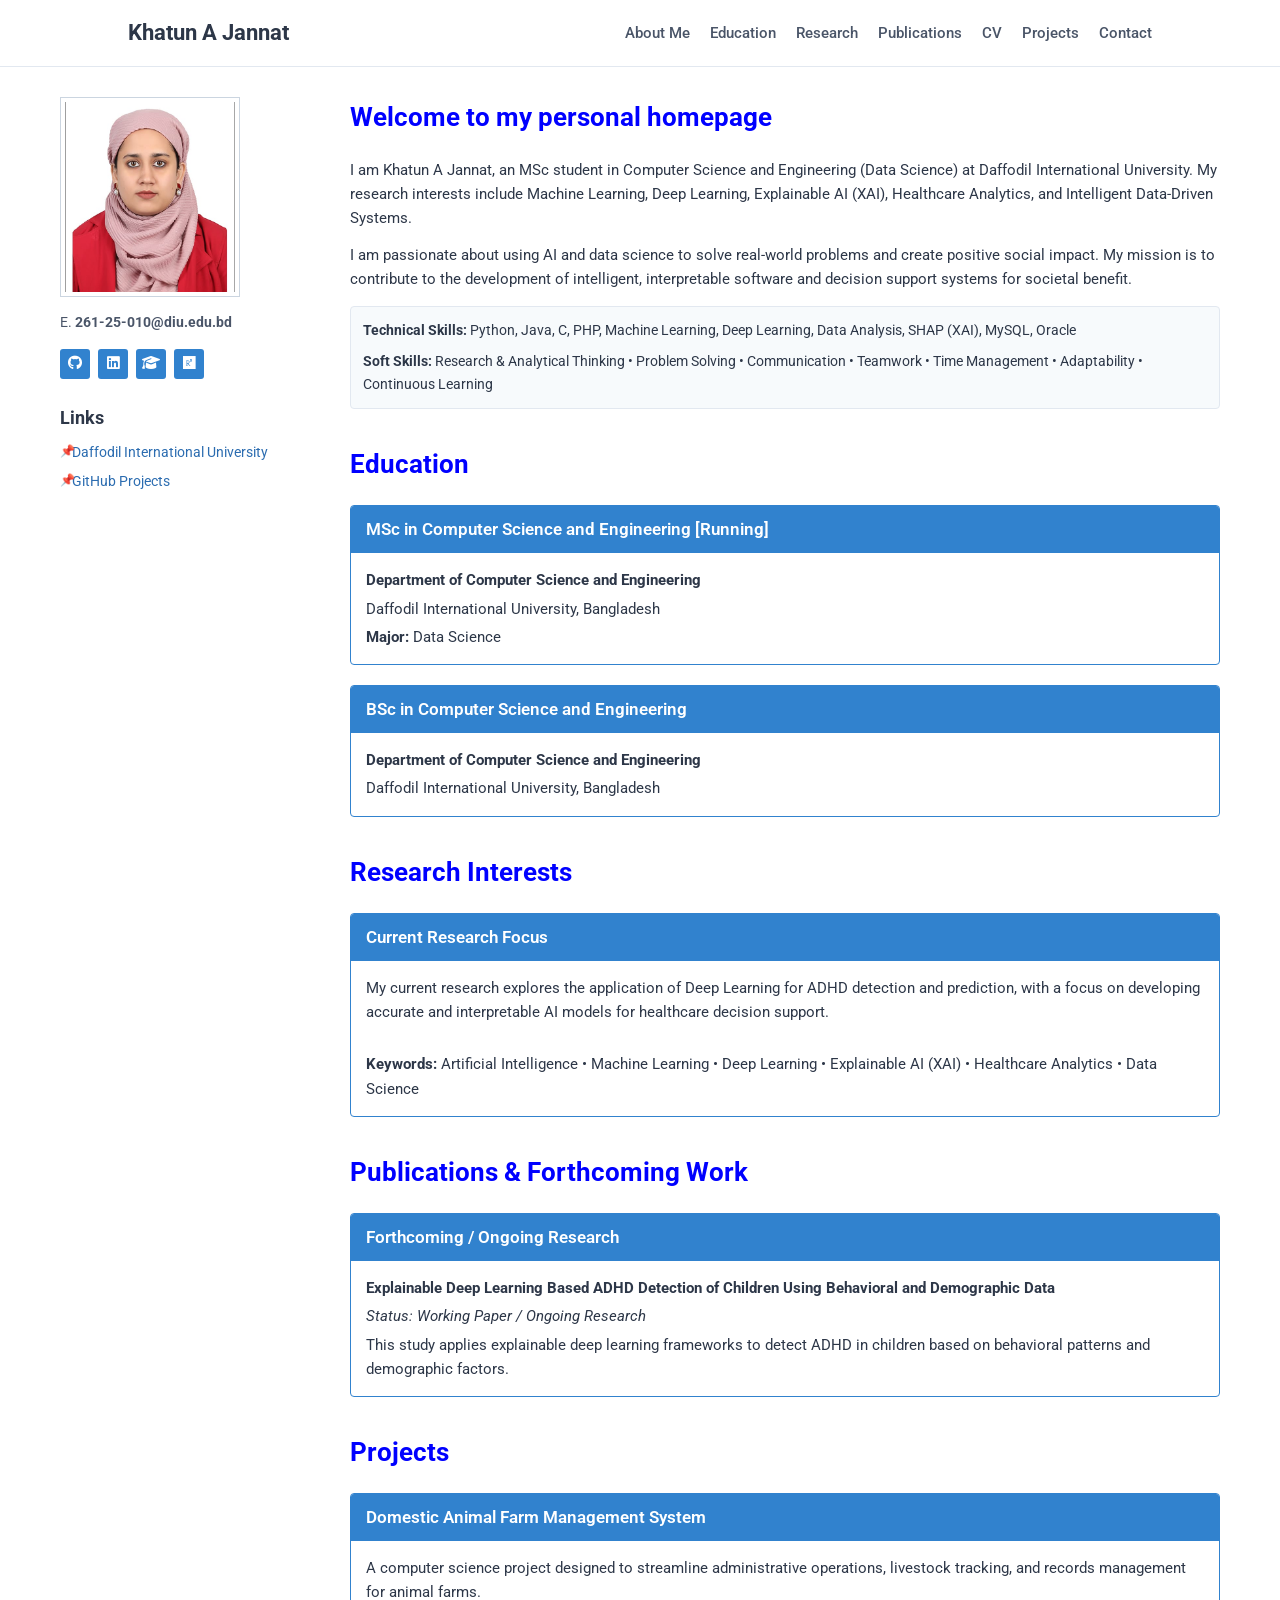
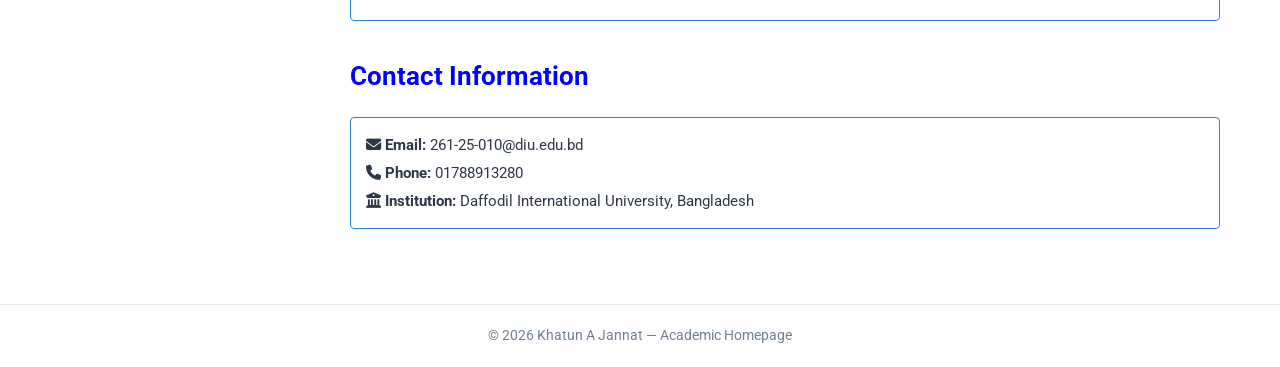
==== commit 2a1616b4: "Make Welcome heading blue to match Education heading" ====
--- a/public/index.html
+++ b/public/index.html
@@ -152,18 +152,9 @@
             margin-bottom: 35px;
         }
 
-        .welcome-heading {
-            font-size: 1.8rem;
-            color: #2d3748;
-            font-weight: 500;
-            margin-bottom: 15px;
-            border-bottom: 1px solid #e2e8f0;
-            padding-bottom: 8px;
-        }
-
-         
-        .section-title {
-            font-size: 1.5rem;
+         
+        .welcome-heading, .section-title {
+            font-size: 1.6rem;
             color: #0000ff !important;
             font-weight: bold;
             margin-bottom: 20px;
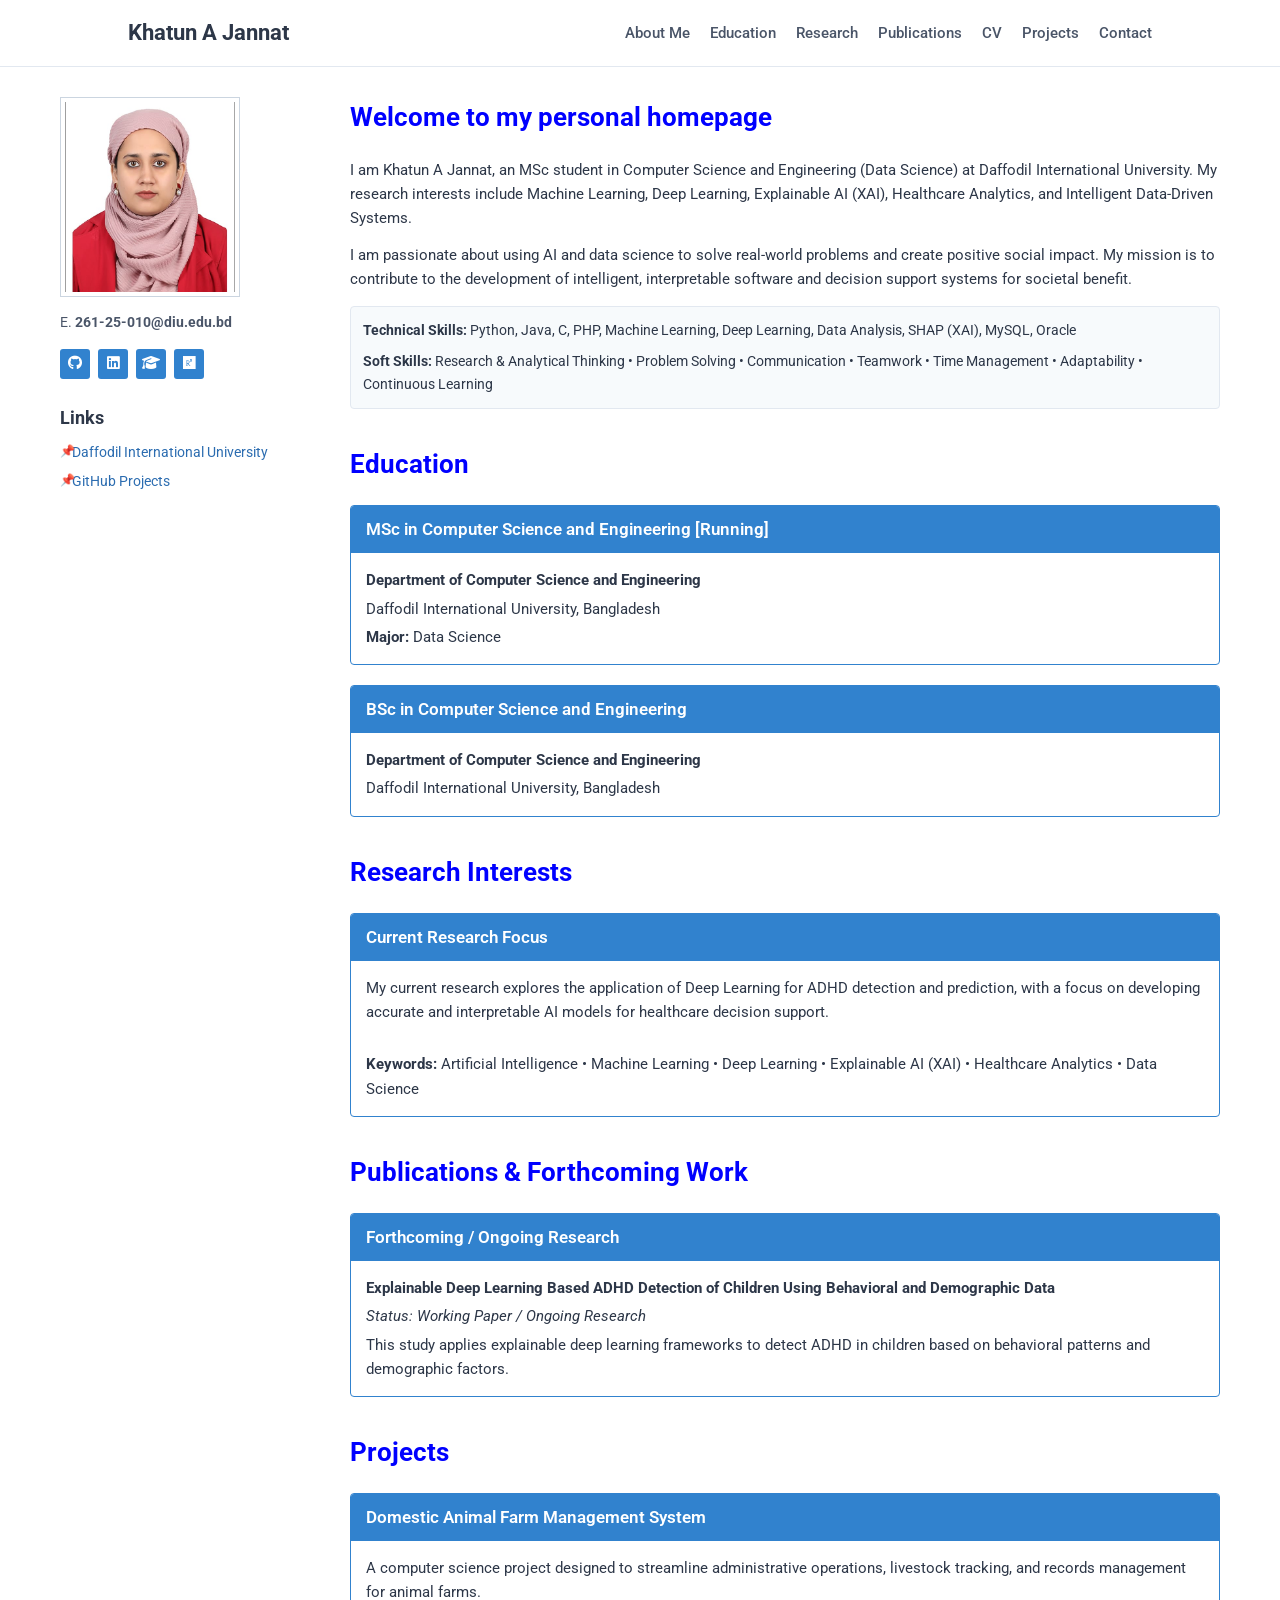
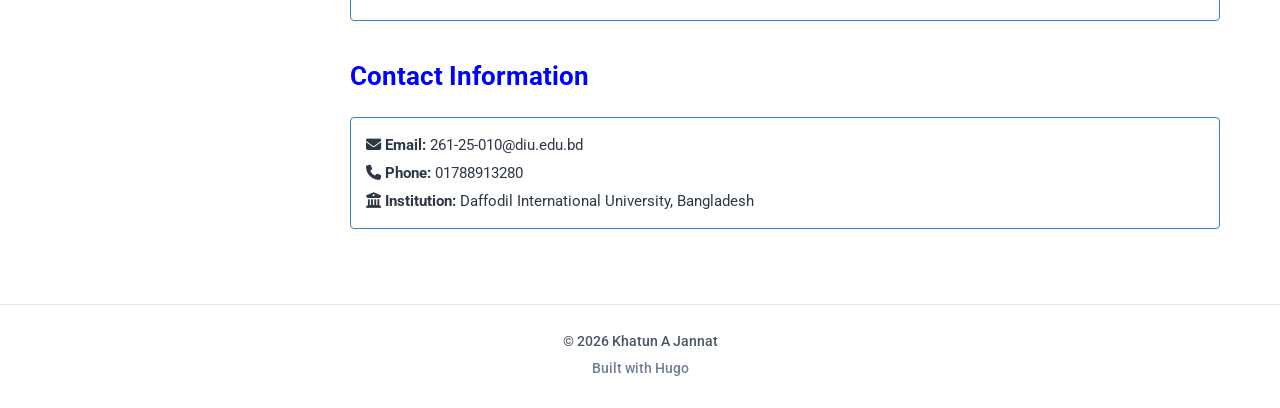
==== commit ba9520fa: "Update welcome heading blue color and non-blue two-line footer" ====
--- a/public/index.html
+++ b/public/index.html
@@ -211,11 +211,22 @@
          
         footer {
             text-align: center;
-            padding: 20px;
+            padding: 25px 0;
             border-top: 1px solid #e2e8f0;
+            margin-top: 40px;
+            background-color: #ffffff;
+        }
+
+        footer p {
+            font-size: 0.9rem;
+            color: #4a5568;
+            margin-bottom: 4px;
+            font-weight: 500;
+        }
+
+        .footer-subtext {
             font-size: 0.85rem;
             color: #718096;
-            margin-top: 40px;
         }
 
          
@@ -383,7 +394,8 @@
 
     
     <footer>
-        <p>© 2026 Khatun A Jannat — Academic Homepage</p>
+        <p>© 2026 Khatun A Jannat</p>
+        <p class="footer-subtext">Built with Hugo</p>
     </footer>
 
 </body>
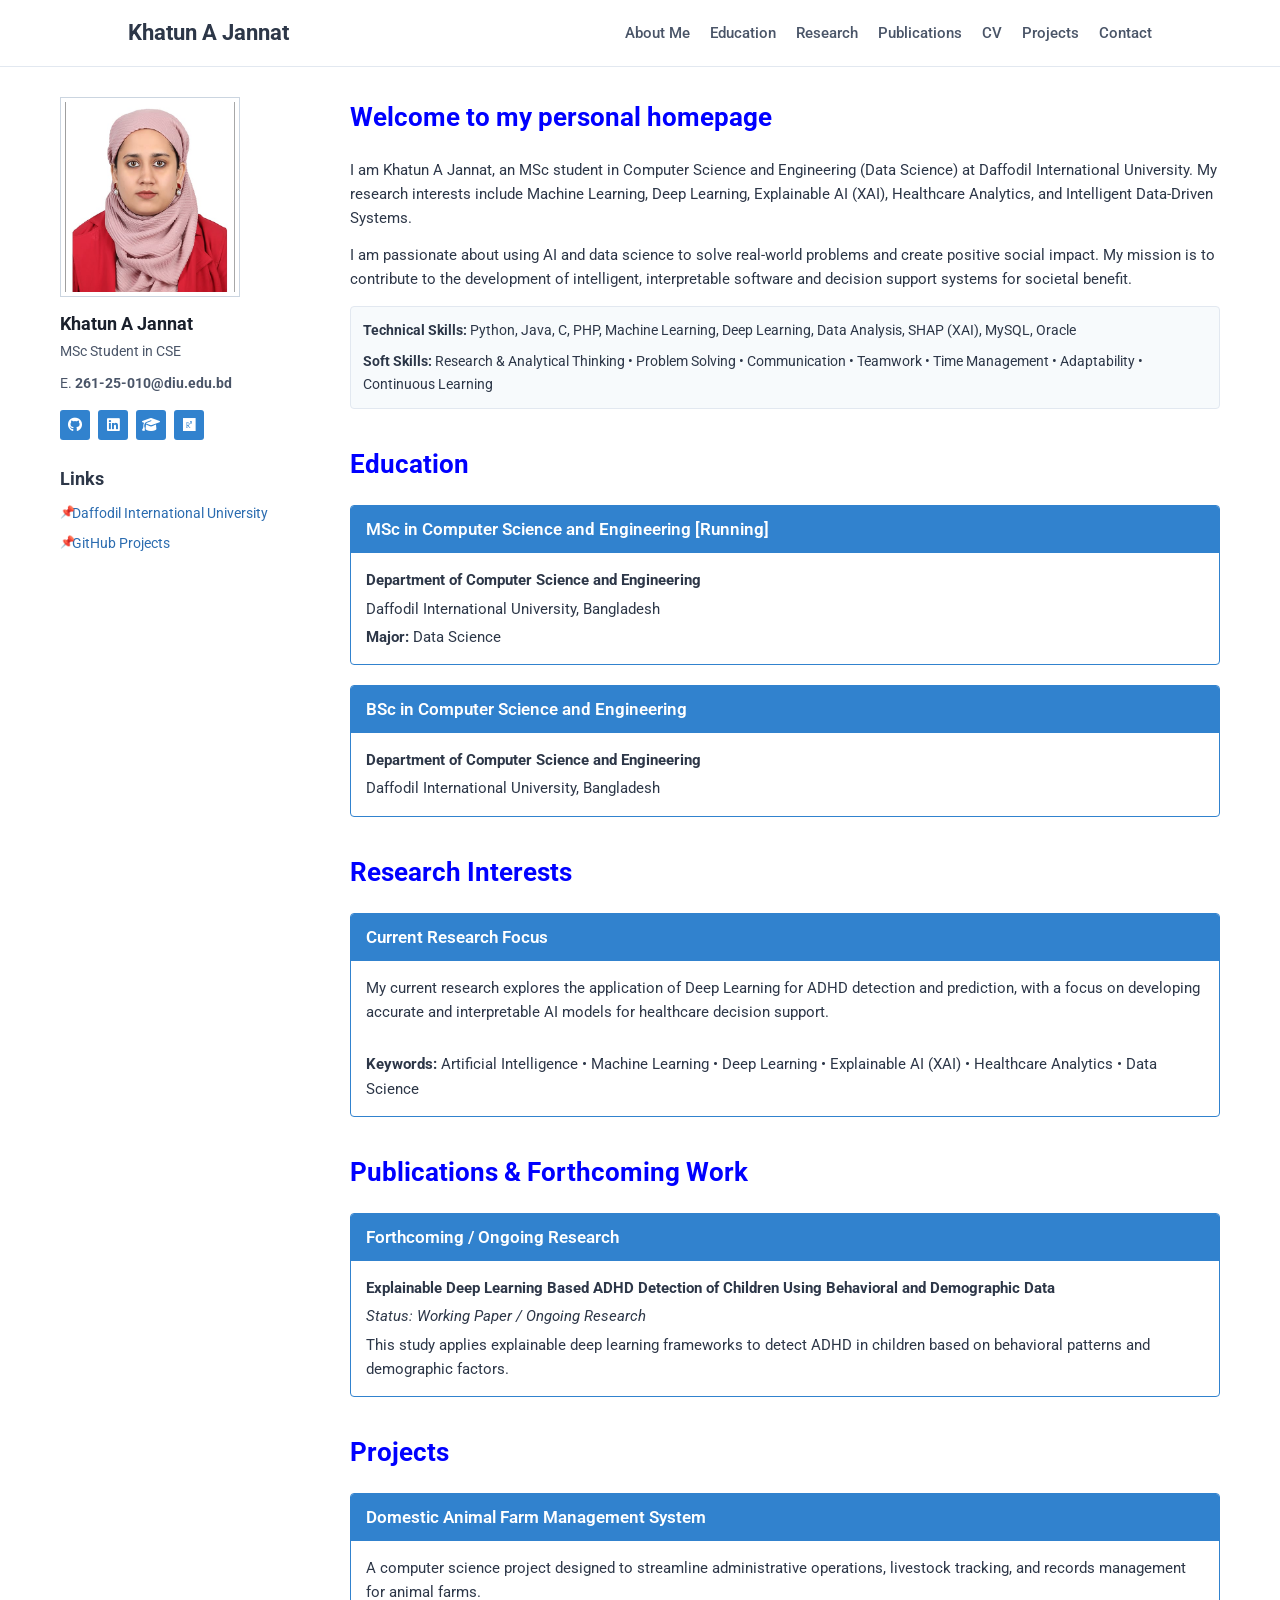
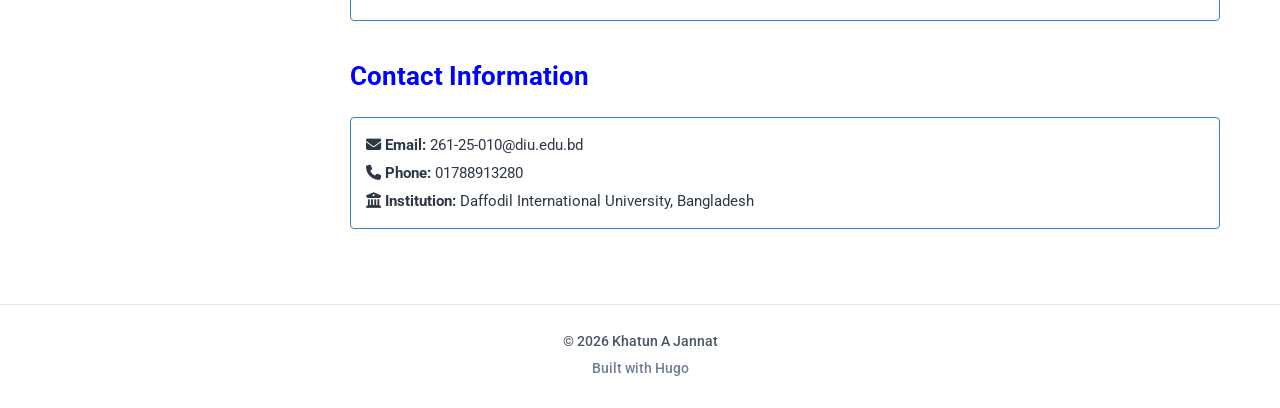
==== commit 27d7ff64: "Add name and MSc Student title below profile image" ====
--- a/public/index.html
+++ b/public/index.html
@@ -86,13 +86,26 @@
             border: 1px solid #cbd5e0;
             padding: 4px;
             background-color: #fff;
-            margin-bottom: 15px;
+            margin-bottom: 12px;
         }
 
         .profile-pic {
             width: 100%;
             height: 100%;
             object-fit: cover;
+        }
+
+        .sidebar-name {
+            font-size: 1.15rem;
+            font-weight: 700;
+            color: #1a202c;
+            margin-bottom: 2px;
+        }
+
+        .sidebar-title {
+            font-size: 0.9rem;
+            color: #4a5568;
+            margin-bottom: 10px;
         }
 
         .sidebar-email {
@@ -266,6 +279,10 @@
                 <img src="./profile.jpeg" alt="Khatun A Jannat" class="profile-pic">
             </div>
 
+            
+            <h3 class="sidebar-name">Khatun A Jannat</h3>
+            <p class="sidebar-title">MSc Student in CSE</p>
+
             <p class="sidebar-email">
                 E. <strong>261-25-010@diu.edu.bd</strong>
             </p>
